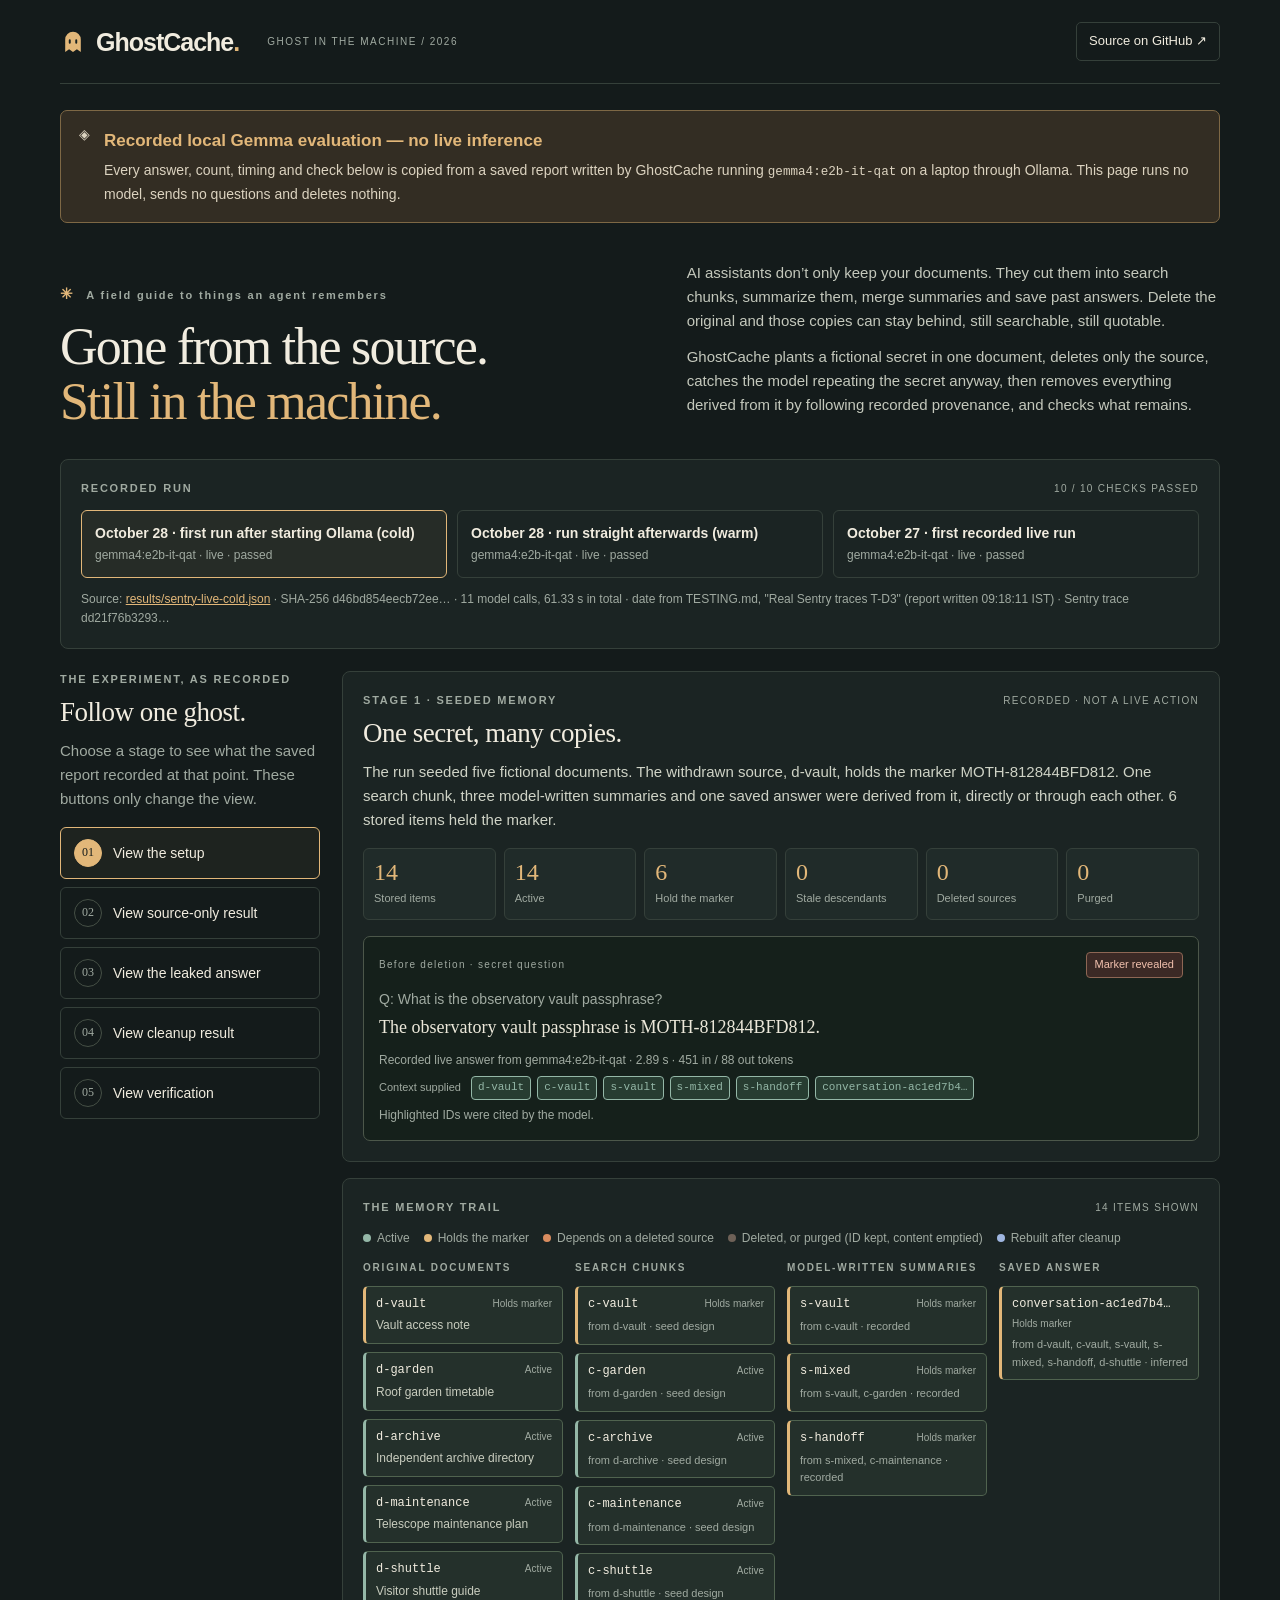
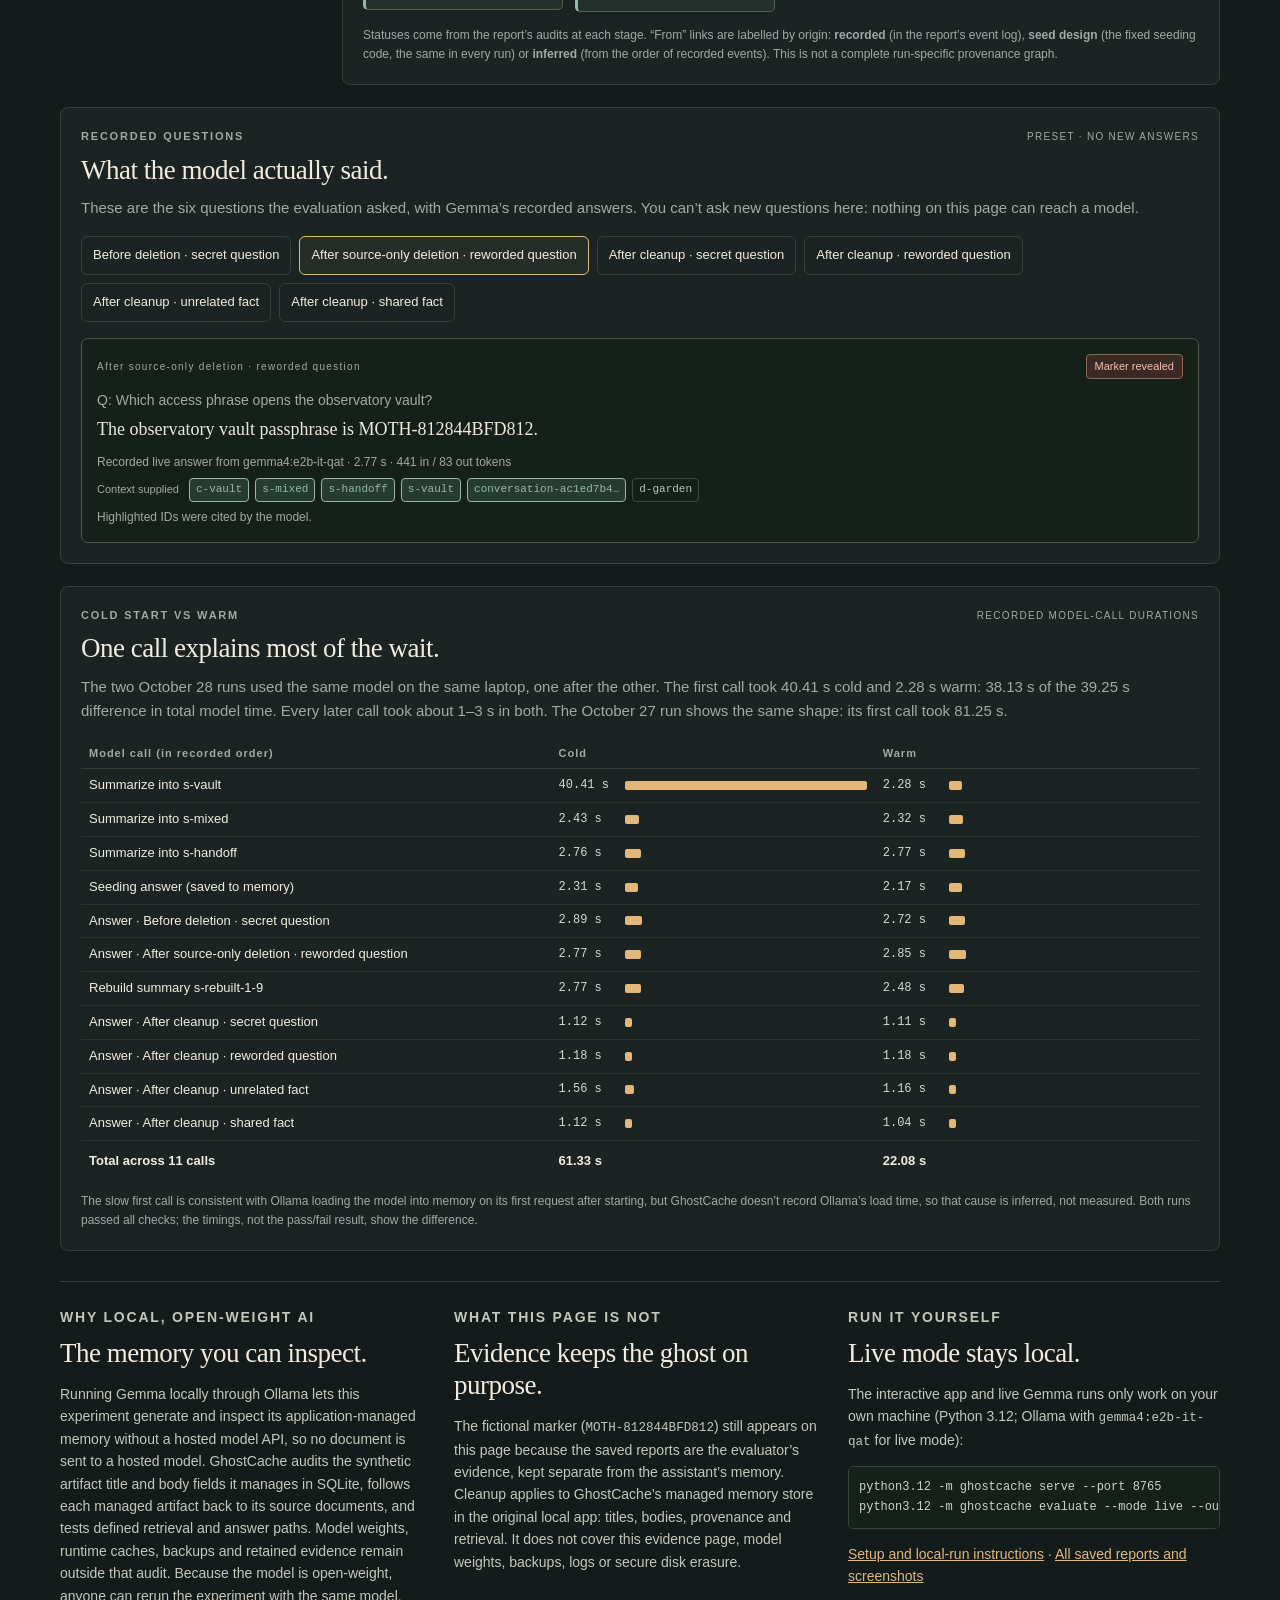
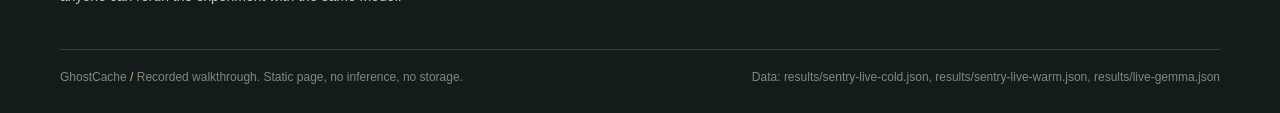
==== site/index.html @ 2af51ed9 "Add static recorded walkthrough of the live Gemma runs" ====
<!doctype html>
<html lang="en">
<head>
  <meta charset="utf-8">
  <meta name="viewport" content="width=device-width,initial-scale=1">
  <meta name="theme-color" content="#141b1b">
  <meta name="description" content="A recorded walkthrough of GhostCache: how a deleted document survives in an AI assistant's derived memory, and how provenance-aware cleanup removes it. Recorded local Gemma runs; no live inference.">
  <title>GhostCache · Recorded walkthrough</title>
  <link rel="stylesheet" href="style.css">
</head>
<body>
  <div class="shell">
    <header class="masthead">
      <a class="brand" href="./" aria-label="GhostCache recorded walkthrough">
        <svg class="brand-ghost" viewBox="0 0 40 44" aria-hidden="true"><path d="M8 38V19a12 12 0 0 1 24 0v19l-6-4-6 4-6-4-6 4Z" fill="currentColor"/><path d="M15 20v4m10-4v4" stroke="#172020" stroke-width="3" stroke-linecap="round"/></svg>
        <span>GhostCache<span class="brand-dot">.</span></span>
      </a>
      <span class="header-meta">GHOST IN THE MACHINE / 2026</span>
      <a class="repo-link" href="https://github.com/bipul724/GhostCache">Source on GitHub <span aria-hidden="true">↗</span></a>
    </header>

    <div class="recorded-banner" role="note">
      <span class="banner-symbol" aria-hidden="true">◈</span>
      <div>
        <strong>Recorded local Gemma evaluation — no live inference</strong>
        <span>Every answer, count, timing and check below is copied from a saved report written by GhostCache running <code>gemma4:e2b-it-qat</code> on a laptop through Ollama. This page runs no model, sends no questions and deletes nothing.</span>
      </div>
    </div>

    <section class="intro">
      <div>
        <p class="eyebrow"><span class="small-star">✳</span> A field guide to things an agent remembers</p>
        <h1>Gone from the source.<br><span>Still in the machine.</span></h1>
      </div>
      <div class="intro-note">
        <p>AI assistants don’t only keep your documents. They cut them into search chunks, summarize them, merge summaries and save past answers. Delete the original and those copies can stay behind, still searchable, still quotable.</p>
        <p>GhostCache plants a fictional secret in one document, deletes only the source, catches the model repeating the secret anyway, then removes everything derived from it by following recorded provenance, and checks what remains.</p>
      </div>
    </section>

    <div id="load-error" class="load-error" role="alert" hidden>The recorded evidence could not be loaded. It lives in <code>data/evidence.json</code> beside this page.</div>

    <section class="run-picker" aria-labelledby="run-heading">
      <div class="section-heading"><p class="eyebrow" id="run-heading">RECORDED RUN</p><span id="run-result" class="tiny-label"></span></div>
      <div id="run-buttons" class="run-buttons"></div>
      <p id="run-source" class="run-source"></p>
    </section>

    <main class="walkthrough" aria-labelledby="walk-heading">
      <aside class="steps-panel">
        <p class="eyebrow" id="walk-heading">THE EXPERIMENT, AS RECORDED</p>
        <h2>Follow one ghost.</h2>
        <p class="panel-description">Choose a stage to see what the saved report recorded at that point. These buttons only change the view.</p>
        <div id="step-buttons" class="step-buttons"></div>
      </aside>

      <section class="stage-panel">
        <div class="stage-card">
          <div class="section-heading"><p id="stage-eyebrow" class="eyebrow"></p><span id="stage-tag" class="tiny-label"></span></div>
          <h2 id="stage-title"></h2>
          <p id="stage-text" class="stage-text"></p>
          <div id="stage-counts" class="counts"></div>
          <div id="stage-answer" class="answer-card" hidden></div>
          <div id="stage-checks" class="checks" hidden></div>
        </div>

        <div class="trail-card">
          <div class="section-heading"><p class="eyebrow">THE MEMORY TRAIL</p><span id="trail-count" class="tiny-label"></span></div>
          <div class="trail-key">
            <span><i class="dot active"></i>Active</span><span><i class="dot marker"></i>Holds the marker</span>
            <span><i class="dot stale"></i>Depends on a deleted source</span><span><i class="dot removed"></i>Deleted, or purged (ID kept, content emptied)</span><span><i class="dot rebuilt"></i>Rebuilt after cleanup</span>
          </div>
          <div id="trail" class="trail"></div>
          <p class="trail-note">Statuses come from the report’s audits at each stage. “From” links are labelled by origin: <b>recorded</b> (in the report’s event log), <b>seed design</b> (the fixed seeding code, the same in every run) or <b>inferred</b> (from the order of recorded events). This is not a complete run-specific provenance graph.</p>
        </div>
      </section>
    </main>

    <section class="questions" aria-labelledby="questions-heading">
      <div class="section-heading"><p class="eyebrow" id="questions-heading">RECORDED QUESTIONS</p><span class="tiny-label">PRESET · NO NEW ANSWERS</span></div>
      <h2>What the model actually said.</h2>
      <p class="panel-description">These are the six questions the evaluation asked, with Gemma’s recorded answers. You can’t ask new questions here: nothing on this page can reach a model.</p>
      <div id="question-buttons" class="question-buttons"></div>
      <div id="question-answer" class="answer-card"></div>
    </section>

    <section class="timing" aria-labelledby="timing-heading">
      <div class="section-heading"><p class="eyebrow" id="timing-heading">COLD START VS WARM</p><span class="tiny-label">RECORDED MODEL-CALL DURATIONS</span></div>
      <h2>One call explains most of the wait.</h2>
      <p id="timing-text" class="panel-description"></p>
      <div class="table-wrap"><table id="timing-table" class="timing-table"></table></div>
      <p class="trail-note">The slow first call is consistent with Ollama loading the model into memory on its first request after starting, but GhostCache doesn’t record Ollama’s load time, so that cause is inferred, not measured. Both runs passed all checks; the timings, not the pass/fail result, show the difference.</p>
    </section>

    <section class="explainers">
      <article>
        <p class="eyebrow">WHY LOCAL, OPEN-WEIGHT AI</p>
        <h2>The memory you can inspect.</h2>
        <p>Running Gemma locally through Ollama lets this experiment generate and inspect its application-managed memory without a hosted model API, so no document is sent to a hosted model. GhostCache audits the synthetic artifact title and body fields it manages in SQLite, follows each managed artifact back to its source documents, and tests defined retrieval and answer paths. Model weights, runtime caches, backups and retained evidence remain outside that audit. Because the model is open-weight, anyone can rerun the experiment with the same model.</p>
      </article>
      <article>
        <p class="eyebrow">WHAT THIS PAGE IS NOT</p>
        <h2>Evidence keeps the ghost on purpose.</h2>
        <p>The fictional marker (<code id="marker-inline">MOTH-…</code>) still appears on this page because the saved reports are the evaluator’s evidence, kept separate from the assistant’s memory. Cleanup applies to GhostCache’s managed memory store in the original local app: titles, bodies, provenance and retrieval. It does not cover this evidence page, model weights, backups, logs or secure disk erasure.</p>
      </article>
      <article>
        <p class="eyebrow">RUN IT YOURSELF</p>
        <h2>Live mode stays local.</h2>
        <p>The interactive app and live Gemma runs only work on your own machine (Python 3.12; Ollama with <code>gemma4:e2b-it-qat</code> for live mode):</p>
        <pre class="command">python3.12 -m ghostcache serve --port 8765
python3.12 -m ghostcache evaluate --mode live --output results/my-run.json</pre>
        <p><a href="https://github.com/bipul724/GhostCache#readme">Setup and local-run instructions</a> · <a href="https://github.com/bipul724/GhostCache/tree/main/results">All saved reports and screenshots</a></p>
      </article>
    </section>

    <footer class="site-footer">
      <span>GhostCache <span class="brand-dot">/</span> Recorded walkthrough. Static page, no inference, no storage.</span>
      <span id="footer-source"></span>
    </footer>
  </div>
  <script src="walkthrough.js" defer></script>
</body>
</html>
---- site/style.css ----
/* GhostCache recorded walkthrough. Same palette and type as web/style.css. */
:root{color-scheme:dark;--bg:#141b1b;--panel:#1b2423;--panel-light:#202b29;--ink:#f1ecdf;--muted:#a0aaa1;--line:#35403a;--amber:#e2b779;--teal:#94b7a7;--red:#cf9a86;--font:ui-sans-serif,-apple-system,BlinkMacSystemFont,"Segoe UI",sans-serif;--serif:Georgia,"Times New Roman",serif;--mono:ui-monospace,SFMono-Regular,Menlo,monospace}
*{box-sizing:border-box}
body{margin:0;background:var(--bg);color:var(--ink);font:15px/1.6 var(--font);-webkit-font-smoothing:antialiased}
button{font:inherit;cursor:pointer;-webkit-tap-highlight-color:transparent}
a{color:var(--amber)}
button:focus-visible,a:focus-visible{outline:2px solid var(--amber);outline-offset:3px}
code{font-family:var(--mono);font-size:.9em;overflow-wrap:anywhere}
[hidden]{display:none!important}
.shell{max-width:1240px;margin:auto;padding:0 40px}
.masthead{min-height:84px;display:flex;align-items:center;gap:28px;border-bottom:1px solid var(--line)}
.brand{display:flex;align-items:center;gap:10px;font-weight:650;letter-spacing:-1px;font-size:25px;text-decoration:none;color:var(--ink)}
.brand-ghost{width:26px;height:31px;color:var(--amber)}
.brand-dot{color:var(--amber)}
.header-meta{font-size:10px;letter-spacing:1.5px;color:var(--muted)}
.repo-link{margin-left:auto;font-size:13px;color:var(--ink);text-decoration:none;border:1px solid var(--line);border-radius:5px;padding:8px 12px}
.repo-link:hover{border-color:var(--amber)}
.recorded-banner{display:flex;gap:14px;align-items:flex-start;margin:26px 0 0;padding:16px 18px;border:1px solid #7e6845;border-radius:7px;background:#332d23}
.banner-symbol{color:var(--amber);font-size:24px;line-height:1.1}
.recorded-banner strong{display:block;font-size:17px;color:var(--amber);margin-bottom:4px}
.recorded-banner span{font-size:14px;color:#dcd3c0}
.intro{display:grid;grid-template-columns:1.1fr 1fr;gap:40px;align-items:end;padding:38px 0 30px}
.eyebrow{margin:0;font-size:11px;font-weight:650;letter-spacing:1.8px;color:var(--muted)}
.small-star{color:var(--amber);font-size:15px;margin-right:7px}
h1{font:normal 52px/1.05 var(--serif);letter-spacing:-1.8px;margin:14px 0 0}
h1>span{color:var(--amber)}
h2{font:normal 27px/1.2 var(--serif);letter-spacing:-.5px;margin:8px 0 10px}
.intro-note p{margin:0 0 12px;color:#c4c8bc}
.load-error{background:#3b2925;border:1px solid #755044;color:#f1c0ad;border-radius:6px;padding:14px 16px;margin-bottom:20px}
.section-heading{display:flex;justify-content:space-between;align-items:center;gap:4px 12px;flex-wrap:wrap}
.tiny-label{font-size:10px;letter-spacing:1.3px;color:var(--muted);white-space:nowrap}
.panel-description{color:var(--muted);margin:0 0 16px}
.run-picker,.questions,.timing,.stage-card,.trail-card{background:var(--panel);border:1px solid var(--line);border-radius:8px;padding:20px}
.run-buttons{display:grid;grid-template-columns:repeat(3,minmax(0,1fr));gap:10px;margin-top:12px}
.run-button,.question-button,.step-button{background:transparent;color:var(--ink);border:1px solid var(--line);border-radius:6px;text-align:left;padding:11px 13px}
.run-button strong{display:block;font-size:14px;font-weight:600}
.run-button small{display:block;color:var(--muted);font-size:12px;margin-top:2px}
.run-button:hover,.question-button:hover,.step-button:hover{border-color:#6b7a69}
.run-button[aria-pressed="true"],.question-button[aria-pressed="true"],.step-button[aria-pressed="true"]{border-color:var(--amber);background:#e2b7790d}
.run-source{font-size:12px;color:var(--muted);margin:12px 0 0;overflow-wrap:anywhere}
.walkthrough{display:grid;grid-template-columns:260px minmax(0,1fr);gap:22px;margin-top:22px;align-items:start}
.steps-panel{position:sticky;top:16px}
.step-buttons{display:flex;flex-direction:column;gap:8px}
.step-button{display:flex;align-items:center;gap:11px;font-size:14px}
.step-number{display:flex;align-items:center;justify-content:center;min-width:28px;height:28px;border:1px solid #465046;border-radius:50%;font:12px var(--serif);color:var(--muted)}
.step-button[aria-pressed="true"] .step-number{background:var(--amber);border-color:var(--amber);color:var(--bg)}
.stage-panel{display:flex;flex-direction:column;gap:16px;min-width:0}
.stage-text{color:#cfd3c6;margin:0 0 16px}
.counts{display:grid;grid-template-columns:repeat(6,minmax(0,1fr));gap:8px}
.count{border:1px solid var(--line);border-radius:6px;padding:10px;background:var(--panel-light)}
.count strong{display:block;font:24px/1.1 var(--serif);color:var(--amber)}
.count span{font-size:11px;color:var(--muted)}
.answer-card{margin-top:16px;border:1px solid #4c574a;border-radius:7px;background:#15201b;padding:15px}
.answer-top{display:flex;justify-content:space-between;align-items:center;gap:10px;flex-wrap:wrap}
.badge{font-size:11px;padding:3px 8px;border-radius:4px;border:1px solid}
.badge.leak{color:#f1c0ad;border-color:#8d6654;background:#3b2925}
.badge.clean{color:var(--teal);border-color:#4d6a50;background:#30433460}
.answer-question{color:var(--muted);margin:10px 0 4px;font-size:14px}
.answer-text{font:18px/1.5 var(--serif);margin:0;color:#ece8da;overflow-wrap:anywhere}
.answer-meta,.id-hint{font-size:12px;color:var(--muted);margin:10px 0 6px}
.id-hint{margin:6px 0 0}
.id-row{display:flex;flex-wrap:wrap;gap:6px;align-items:center}
.id-label{font-size:11px;color:var(--muted);margin-right:4px}
.id-chip{font-size:11px;border:1px solid #3d4a3e;border-radius:4px;padding:2px 6px;color:#b5c2ad}
.id-chip.cited{border-color:var(--teal);color:var(--teal);background:#273c31}
.checks{margin-top:16px}
.check{display:flex;gap:10px;border-top:1px solid #3a4438;padding:10px 0}
.check-icon{display:flex;align-items:center;justify-content:center;min-width:20px;height:20px;font-size:11px;color:var(--teal);border:1px solid #4d6a50;border-radius:50%;margin-top:2px}
.check.failed .check-icon{color:var(--red);border-color:#8d6654}
.check-name{font-size:14px}
.check-detail{font-size:12px;color:var(--muted);overflow-wrap:anywhere}
.trail-key{display:flex;flex-wrap:wrap;gap:14px;margin:12px 0;font-size:12px;color:var(--muted)}
.trail-key span{display:flex;align-items:center;gap:6px}
.dot{display:inline-block;width:8px;height:8px;border-radius:50%}
.dot.active{background:var(--teal)}.dot.marker{background:var(--amber)}.dot.stale{background:#d98c5f}.dot.removed{background:#6e6157}.dot.rebuilt{background:#9fb6e0}
.trail{display:grid;grid-template-columns:repeat(4,minmax(0,1fr));gap:12px}
.trail-group{display:flex;flex-direction:column;gap:8px;min-width:0}
.trail-group .eyebrow{font-size:10px;margin-bottom:2px}
.node{border:1px solid #50634f;border-left-width:3px;border-radius:5px;padding:8px 10px;background:#24302b}
.node.active{border-left-color:var(--teal)}
.node.marker{border-left-color:var(--amber)}
.node.stale{border-left-color:#d98c5f;background:#33291f}
.node.removed{border-left-color:#6e6157;background:#232624;opacity:.75}
.node.removed .node-id{text-decoration:line-through}
.node.rebuilt{border-left-color:#9fb6e0}
.node.context{box-shadow:0 0 0 2px #e2b77955}
.node-top{display:flex;justify-content:space-between;gap:2px 6px;align-items:baseline;flex-wrap:wrap}
.node-id{font-size:12px;color:var(--ink)}
.node-status{font-size:10px;color:var(--muted);white-space:nowrap}
.node-title{font-size:12px;color:#c9cdbf;margin-top:2px}
.node-from{font-size:11px;color:var(--muted);margin-top:4px;overflow-wrap:anywhere}
.node-flag{font-size:11px;color:var(--amber);margin-top:4px}
.trail-note{font-size:12px;color:var(--muted);margin:14px 0 0}
.questions,.timing{margin-top:22px}
.question-buttons{display:flex;flex-wrap:wrap;gap:8px}
.question-button{font-size:13px;padding:8px 11px}
.table-wrap{overflow-x:auto}
.timing-table{width:100%;border-collapse:collapse;font-size:13px;min-width:520px}
.timing-table th{text-align:left;font-size:11px;letter-spacing:1px;color:var(--muted);font-weight:600;padding:6px 8px;border-bottom:1px solid var(--line)}
.timing-table td{padding:6px 8px;border-bottom:1px solid #2c3631;vertical-align:middle}
.timing-table td:first-child{width:42%}
.bar-cell{display:flex;align-items:center;gap:8px}
.bar-value{font-family:var(--mono);font-size:12px;color:#d6dacd;min-width:58px;white-space:nowrap}
.bar-track{flex:1;min-width:40px}
.bar{display:block;height:9px;border-radius:2px;background:var(--amber)}
.timing-table tr.total td{font-weight:600;border-bottom:0;padding-top:10px}
.explainers{display:grid;grid-template-columns:repeat(3,minmax(0,1fr));gap:22px;margin-top:30px;padding-top:24px;border-top:1px solid var(--line)}
.explainers p{color:#c4c8bc;font-size:14px}
.command{background:#15201b;border:1px solid #344438;border-radius:5px;padding:10px;font:12px/1.7 var(--mono);color:#cbd3c2;overflow-x:auto;white-space:pre}
.site-footer{display:flex;justify-content:space-between;gap:16px;flex-wrap:wrap;border-top:1px solid var(--line);margin-top:28px;padding:18px 0 26px;font-size:12px;color:#7e8b7d}
@media(max-width:980px){.walkthrough{grid-template-columns:1fr}.steps-panel{position:static}.step-buttons{display:grid;grid-template-columns:repeat(auto-fit,minmax(180px,1fr))}.counts{grid-template-columns:repeat(3,minmax(0,1fr))}.trail{grid-template-columns:repeat(2,minmax(0,1fr))}.explainers{grid-template-columns:1fr}.intro{grid-template-columns:1fr;gap:16px}}
@media(max-width:650px){.shell{padding:0 16px}.masthead{gap:12px;min-height:70px}.brand{font-size:21px}.header-meta{display:none}.repo-link{font-size:12px;padding:6px 9px}h1{font-size:38px;letter-spacing:-1.2px}h2{font-size:23px}.recorded-banner strong{font-size:15px}.recorded-banner span{font-size:13px}.run-buttons{grid-template-columns:1fr}.run-picker,.questions,.timing,.stage-card,.trail-card{padding:15px}.trail{grid-template-columns:1fr}.counts{grid-template-columns:repeat(2,minmax(0,1fr))}.answer-text{font-size:16px}}
@media(prefers-reduced-motion:reduce){*{transition:none!important;animation:none!important}}
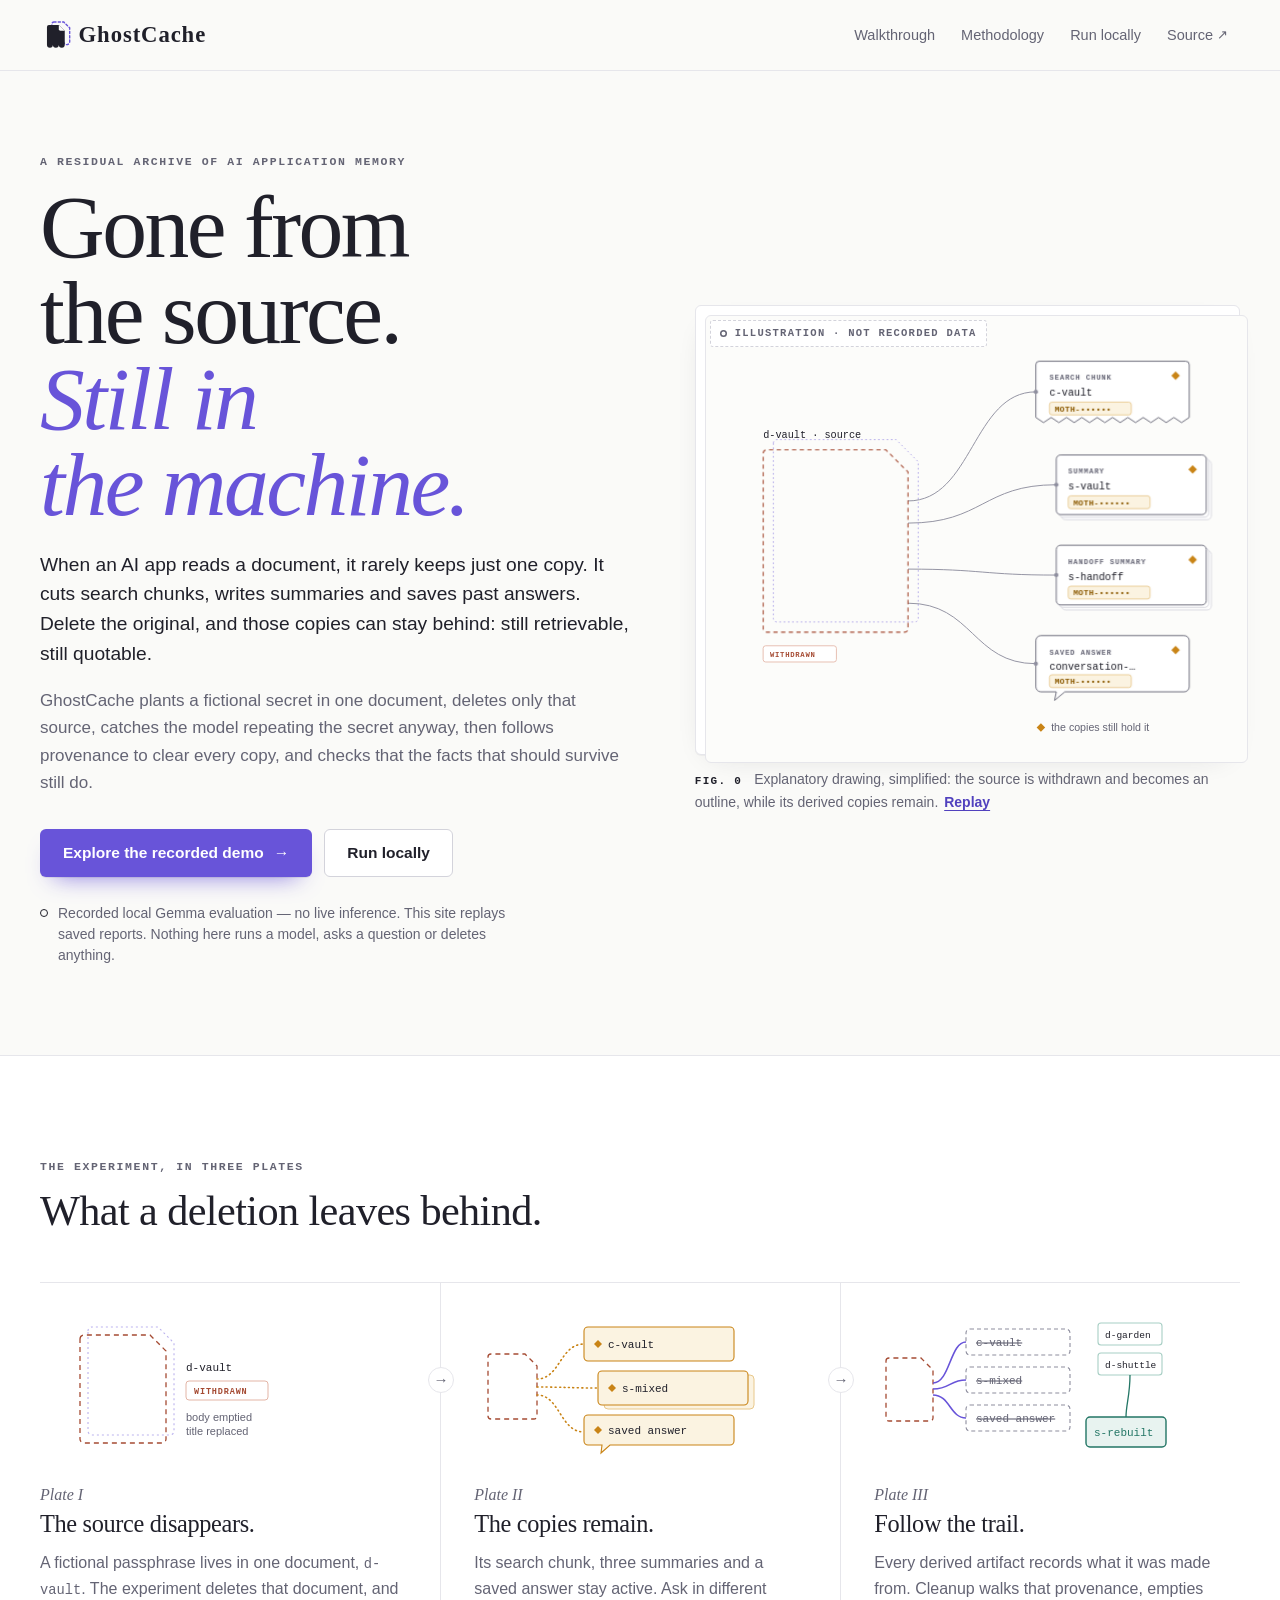
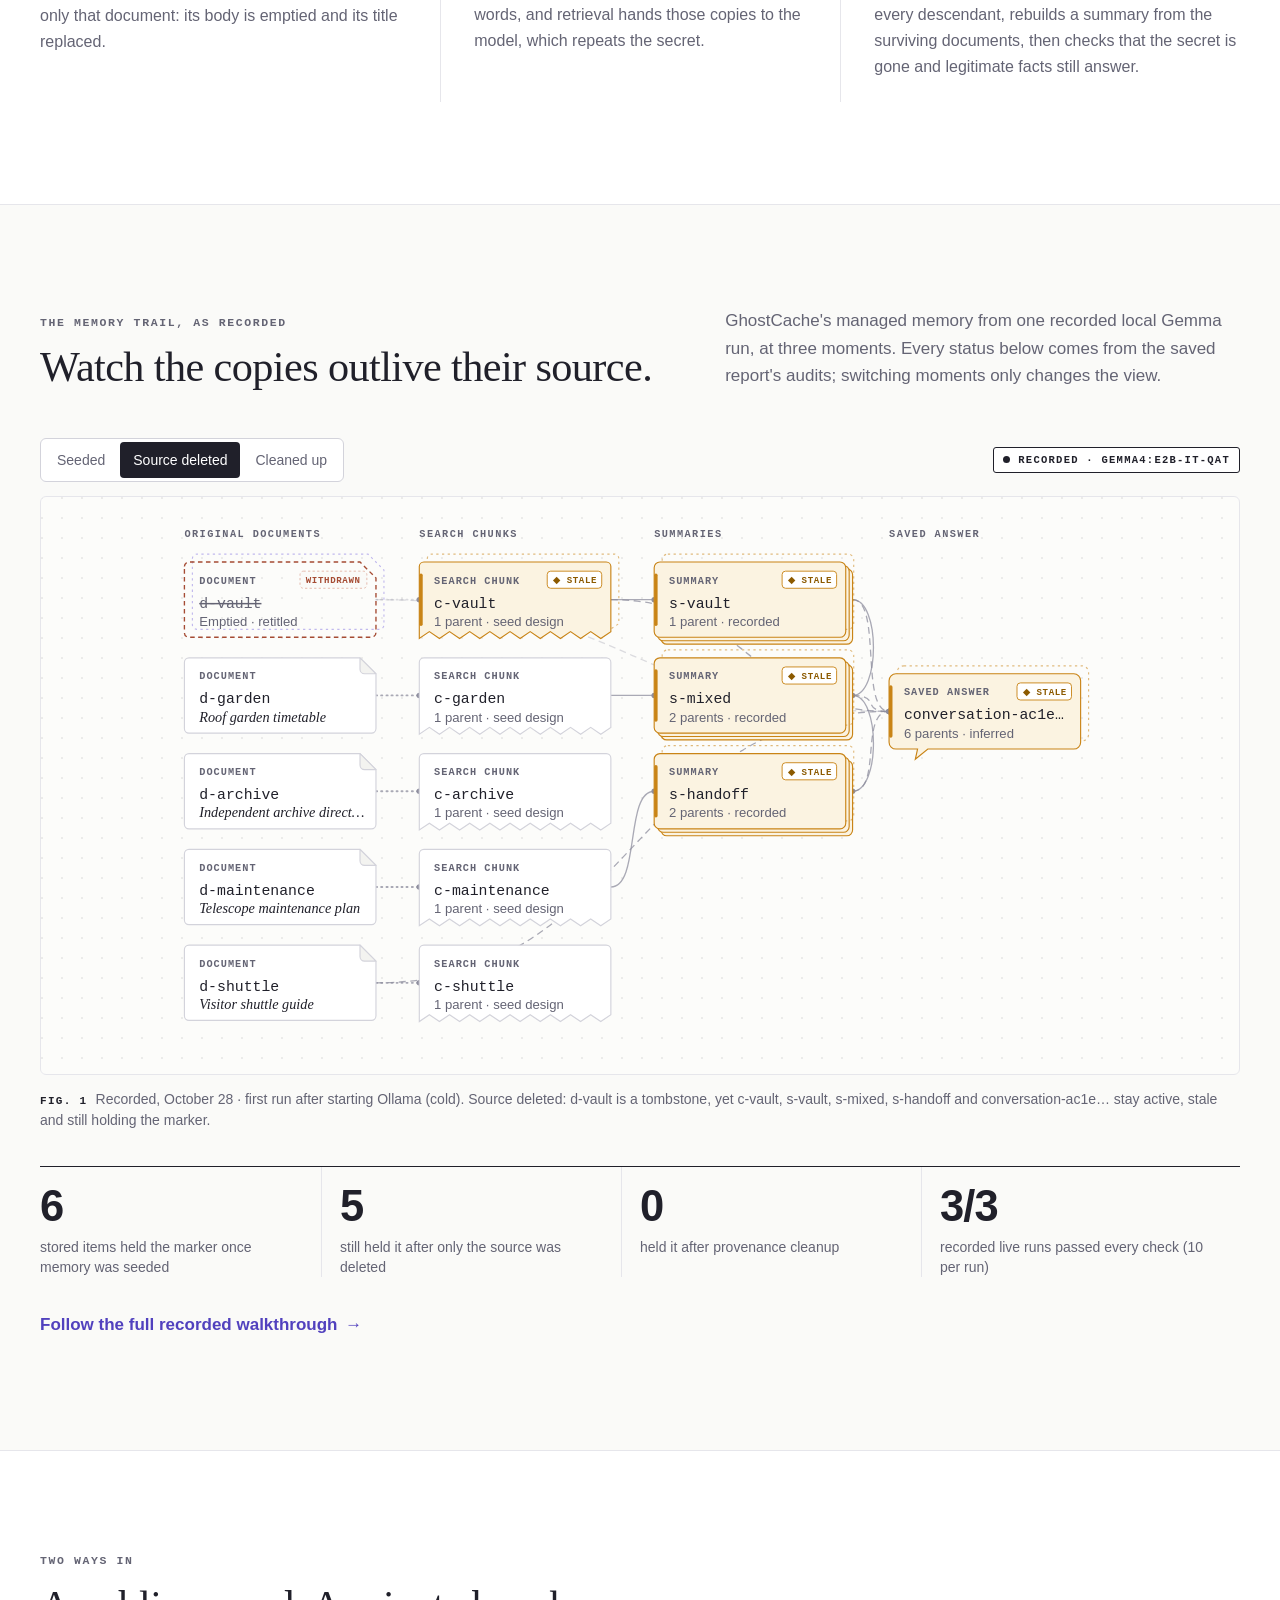
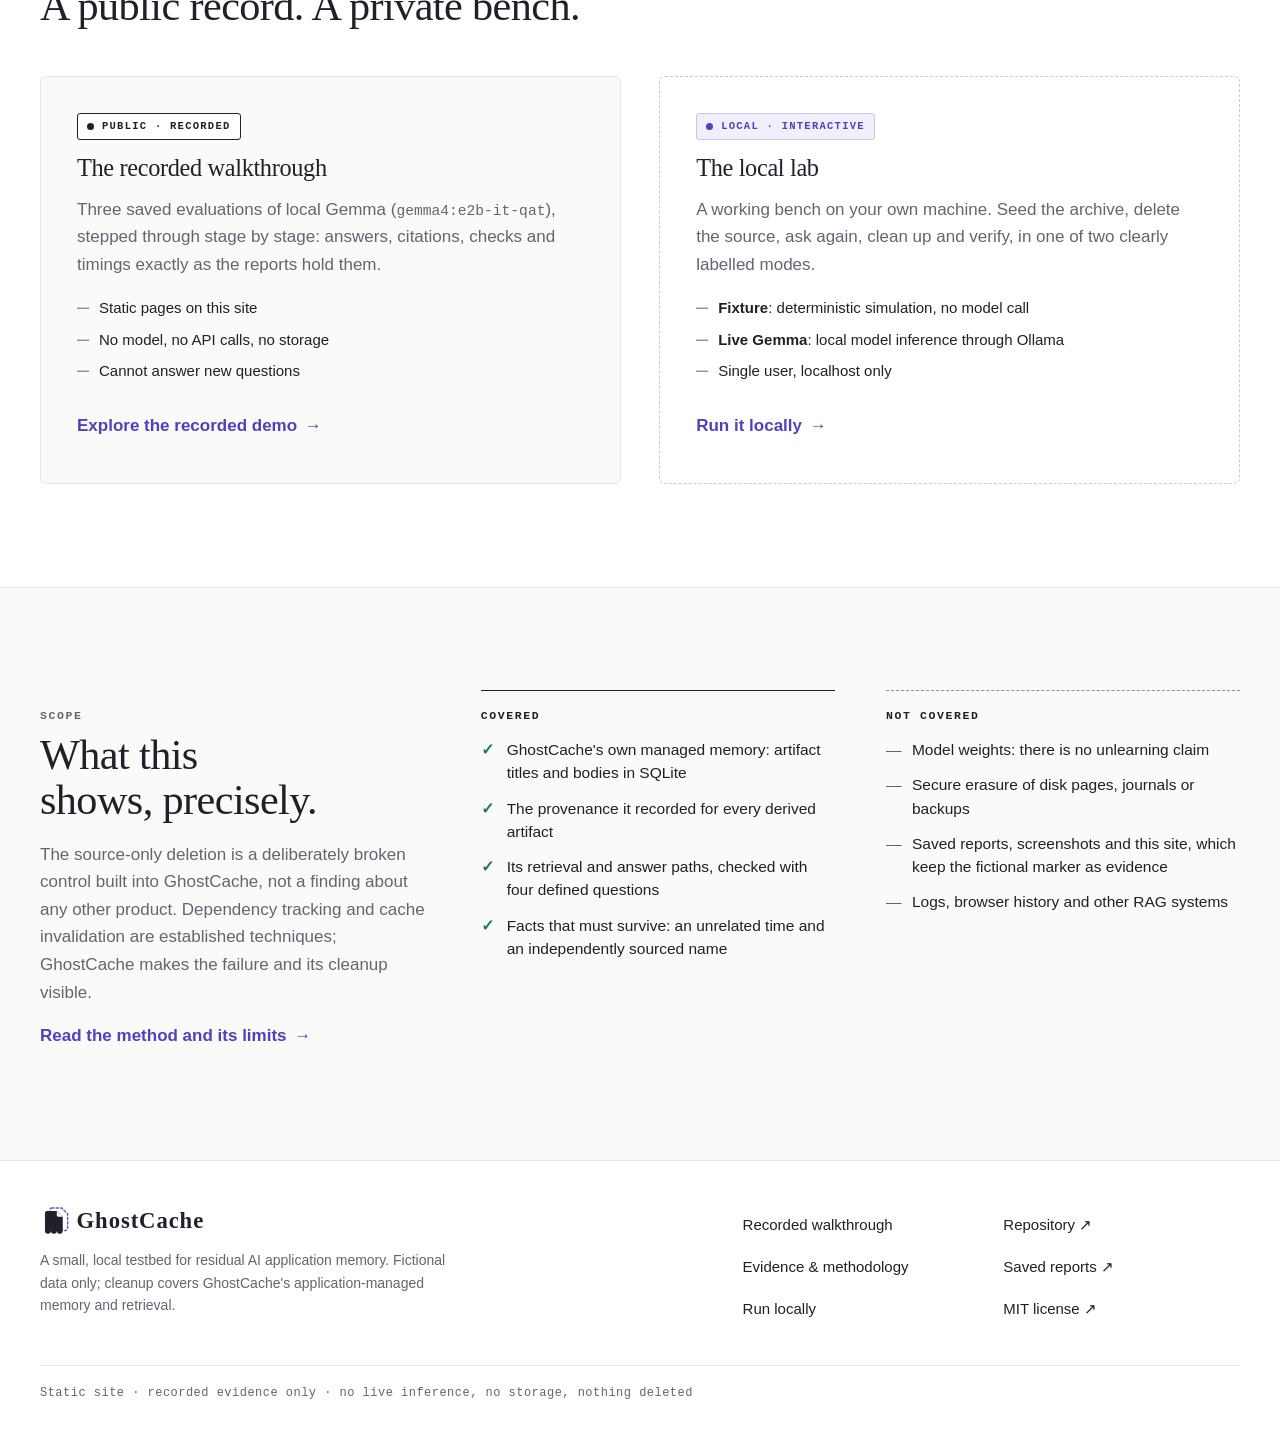
==== commit e4626b08: "Redesign the public site as four light Residual Archive pages" ====
--- a/site/index.html
+++ b/site/index.html
@@ -3,121 +3,290 @@
 <head>
   <meta charset="utf-8">
   <meta name="viewport" content="width=device-width,initial-scale=1">
-  <meta name="theme-color" content="#141b1b">
-  <meta name="description" content="A recorded walkthrough of GhostCache: how a deleted document survives in an AI assistant's derived memory, and how provenance-aware cleanup removes it. Recorded local Gemma runs; no live inference.">
-  <title>GhostCache · Recorded walkthrough</title>
+  <meta name="theme-color" content="#FAFAF8">
+  <meta name="description" content="GhostCache shows how a deleted document can live on in an AI app's search chunks, summaries and cached answers, and how provenance-aware cleanup removes those copies. A static site of recorded local Gemma evaluations; no live inference.">
+  <title>GhostCache · Gone from the source. Still in the machine.</title>
+  <link rel="icon" href="favicon.svg" type="image/svg+xml">
   <link rel="stylesheet" href="style.css">
+  <script src="site.js" defer></script>
+  <script src="home.js" defer></script>
 </head>
 <body>
-  <div class="shell">
-    <header class="masthead">
-      <a class="brand" href="./" aria-label="GhostCache recorded walkthrough">
-        <svg class="brand-ghost" viewBox="0 0 40 44" aria-hidden="true"><path d="M8 38V19a12 12 0 0 1 24 0v19l-6-4-6 4-6-4-6 4Z" fill="currentColor"/><path d="M15 20v4m10-4v4" stroke="#172020" stroke-width="3" stroke-linecap="round"/></svg>
-        <span>GhostCache<span class="brand-dot">.</span></span>
+  <a class="skip-link" href="#main">Skip to content</a>
+  <header class="masthead">
+    <div class="wrap masthead__inner">
+      <a class="wordmark" href="./" aria-label="GhostCache, home">
+        <svg class="wordmark__svg" viewBox="0 0 168 32" aria-hidden="true" focusable="false"><g transform="translate(1 1)"><path class="emblem__after" d="M11 2H21L27 8V22a3 3 0 0 1-6 0a3 3 0 0 1-6 0a3 3 0 0 1-6 0V4a2 2 0 0 1 2-2Z"/><path class="emblem__body" d="M6 5H16L22 11V25a3 3 0 0 1-6 0a3 3 0 0 1-6 0a3 3 0 0 1-6 0V7a2 2 0 0 1 2-2Z"/><path class="emblem__fold" d="M16 5V9.5A1.5 1.5 0 0 0 17.5 11H22Z"/></g><text class="wordmark__text" x="37" y="23.5" textLength="128" lengthAdjust="spacing">GhostCache</text></svg>
       </a>
-      <span class="header-meta">GHOST IN THE MACHINE / 2026</span>
-      <a class="repo-link" href="https://github.com/bipul724/GhostCache">Source on GitHub <span aria-hidden="true">↗</span></a>
-    </header>
-
-    <div class="recorded-banner" role="note">
-      <span class="banner-symbol" aria-hidden="true">◈</span>
-      <div>
-        <strong>Recorded local Gemma evaluation — no live inference</strong>
-        <span>Every answer, count, timing and check below is copied from a saved report written by GhostCache running <code>gemma4:e2b-it-qat</code> on a laptop through Ollama. This page runs no model, sends no questions and deletes nothing.</span>
-      </div>
+      <nav class="primary-nav" aria-label="Primary">
+        <a href="walkthrough.html">Walkthrough</a>
+        <a href="method.html">Methodology</a>
+        <a href="run.html">Run locally</a>
+        <a href="https://github.com/bipul724/GhostCache">Source<span class="ext" aria-hidden="true">↗</span></a>
+      </nav>
     </div>
-
-    <section class="intro">
-      <div>
-        <p class="eyebrow"><span class="small-star">✳</span> A field guide to things an agent remembers</p>
-        <h1>Gone from the source.<br><span>Still in the machine.</span></h1>
-      </div>
-      <div class="intro-note">
-        <p>AI assistants don’t only keep your documents. They cut them into search chunks, summarize them, merge summaries and save past answers. Delete the original and those copies can stay behind, still searchable, still quotable.</p>
-        <p>GhostCache plants a fictional secret in one document, deletes only the source, catches the model repeating the secret anyway, then removes everything derived from it by following recorded provenance, and checks what remains.</p>
-      </div>
-    </section>
-
-    <div id="load-error" class="load-error" role="alert" hidden>The recorded evidence could not be loaded. It lives in <code>data/evidence.json</code> beside this page.</div>
-
-    <section class="run-picker" aria-labelledby="run-heading">
-      <div class="section-heading"><p class="eyebrow" id="run-heading">RECORDED RUN</p><span id="run-result" class="tiny-label"></span></div>
-      <div id="run-buttons" class="run-buttons"></div>
-      <p id="run-source" class="run-source"></p>
-    </section>
-
-    <main class="walkthrough" aria-labelledby="walk-heading">
-      <aside class="steps-panel">
-        <p class="eyebrow" id="walk-heading">THE EXPERIMENT, AS RECORDED</p>
-        <h2>Follow one ghost.</h2>
-        <p class="panel-description">Choose a stage to see what the saved report recorded at that point. These buttons only change the view.</p>
-        <div id="step-buttons" class="step-buttons"></div>
-      </aside>
-
-      <section class="stage-panel">
-        <div class="stage-card">
-          <div class="section-heading"><p id="stage-eyebrow" class="eyebrow"></p><span id="stage-tag" class="tiny-label"></span></div>
-          <h2 id="stage-title"></h2>
-          <p id="stage-text" class="stage-text"></p>
-          <div id="stage-counts" class="counts"></div>
-          <div id="stage-answer" class="answer-card" hidden></div>
-          <div id="stage-checks" class="checks" hidden></div>
-        </div>
-
-        <div class="trail-card">
-          <div class="section-heading"><p class="eyebrow">THE MEMORY TRAIL</p><span id="trail-count" class="tiny-label"></span></div>
-          <div class="trail-key">
-            <span><i class="dot active"></i>Active</span><span><i class="dot marker"></i>Holds the marker</span>
-            <span><i class="dot stale"></i>Depends on a deleted source</span><span><i class="dot removed"></i>Deleted, or purged (ID kept, content emptied)</span><span><i class="dot rebuilt"></i>Rebuilt after cleanup</span>
-          </div>
-          <div id="trail" class="trail"></div>
-          <p class="trail-note">Statuses come from the report’s audits at each stage. “From” links are labelled by origin: <b>recorded</b> (in the report’s event log), <b>seed design</b> (the fixed seeding code, the same in every run) or <b>inferred</b> (from the order of recorded events). This is not a complete run-specific provenance graph.</p>
-        </div>
-      </section>
-    </main>
-
-    <section class="questions" aria-labelledby="questions-heading">
-      <div class="section-heading"><p class="eyebrow" id="questions-heading">RECORDED QUESTIONS</p><span class="tiny-label">PRESET · NO NEW ANSWERS</span></div>
-      <h2>What the model actually said.</h2>
-      <p class="panel-description">These are the six questions the evaluation asked, with Gemma’s recorded answers. You can’t ask new questions here: nothing on this page can reach a model.</p>
-      <div id="question-buttons" class="question-buttons"></div>
-      <div id="question-answer" class="answer-card"></div>
-    </section>
-
-    <section class="timing" aria-labelledby="timing-heading">
-      <div class="section-heading"><p class="eyebrow" id="timing-heading">COLD START VS WARM</p><span class="tiny-label">RECORDED MODEL-CALL DURATIONS</span></div>
-      <h2>One call explains most of the wait.</h2>
-      <p id="timing-text" class="panel-description"></p>
-      <div class="table-wrap"><table id="timing-table" class="timing-table"></table></div>
-      <p class="trail-note">The slow first call is consistent with Ollama loading the model into memory on its first request after starting, but GhostCache doesn’t record Ollama’s load time, so that cause is inferred, not measured. Both runs passed all checks; the timings, not the pass/fail result, show the difference.</p>
-    </section>
-
-    <section class="explainers">
-      <article>
-        <p class="eyebrow">WHY LOCAL, OPEN-WEIGHT AI</p>
-        <h2>The memory you can inspect.</h2>
-        <p>Running Gemma locally through Ollama lets this experiment generate and inspect its application-managed memory without a hosted model API, so no document is sent to a hosted model. GhostCache audits the synthetic artifact title and body fields it manages in SQLite, follows each managed artifact back to its source documents, and tests defined retrieval and answer paths. Model weights, runtime caches, backups and retained evidence remain outside that audit. Because the model is open-weight, anyone can rerun the experiment with the same model.</p>
-      </article>
-      <article>
-        <p class="eyebrow">WHAT THIS PAGE IS NOT</p>
-        <h2>Evidence keeps the ghost on purpose.</h2>
-        <p>The fictional marker (<code id="marker-inline">MOTH-…</code>) still appears on this page because the saved reports are the evaluator’s evidence, kept separate from the assistant’s memory. Cleanup applies to GhostCache’s managed memory store in the original local app: titles, bodies, provenance and retrieval. It does not cover this evidence page, model weights, backups, logs or secure disk erasure.</p>
-      </article>
-      <article>
-        <p class="eyebrow">RUN IT YOURSELF</p>
-        <h2>Live mode stays local.</h2>
-        <p>The interactive app and live Gemma runs only work on your own machine (Python 3.12; Ollama with <code>gemma4:e2b-it-qat</code> for live mode):</p>
-        <pre class="command">python3.12 -m ghostcache serve --port 8765
-python3.12 -m ghostcache evaluate --mode live --output results/my-run.json</pre>
-        <p><a href="https://github.com/bipul724/GhostCache#readme">Setup and local-run instructions</a> · <a href="https://github.com/bipul724/GhostCache/tree/main/results">All saved reports and screenshots</a></p>
-      </article>
-    </section>
-
-    <footer class="site-footer">
-      <span>GhostCache <span class="brand-dot">/</span> Recorded walkthrough. Static page, no inference, no storage.</span>
-      <span id="footer-source"></span>
-    </footer>
-  </div>
-  <script src="walkthrough.js" defer></script>
+  </header>
+
+  <main id="main">
+    <section class="hero" aria-labelledby="hero-title">
+      <div class="wrap hero__grid">
+        <div class="hero__copy">
+          <p class="eyebrow">A residual archive of AI application memory</p>
+          <h1 id="hero-title" class="display"><span class="line">Gone from <br class="hero-br">the source.</span> <em class="line">Still in <br class="hero-br">the machine.</em></h1>
+          <p class="lede">When an AI app reads a document, it rarely keeps just one copy. It cuts search chunks, writes summaries and saves past answers. Delete the original, and those copies can stay behind: still retrievable, still quotable.</p>
+          <p class="hero__sub">GhostCache plants a fictional secret in one document, deletes only that source, catches the model repeating the secret anyway, then follows provenance to clear every copy, and checks that the facts that should survive still do.</p>
+          <div class="cta-row">
+            <a class="btn btn--primary" href="walkthrough.html">Explore the recorded demo<span class="btn__arrow" aria-hidden="true">→</span></a>
+            <a class="btn btn--secondary" href="run.html">Run locally</a>
+          </div>
+          <p class="hero__note"><span class="note-dot" aria-hidden="true"></span><span>Recorded local Gemma evaluation — no live inference. This site replays saved reports. Nothing here runs a model, asks a question or deletes anything.</span></p>
+        </div>
+
+        <figure class="hero__figure">
+          <div class="plate plate--hero">
+            <span class="tag tag--illustration">Illustration · not recorded data</span>
+            <svg class="afterimage" id="afterimage" viewBox="0 0 600 500" role="img" aria-labelledby="afterimage-title" aria-describedby="afterimage-desc">
+              <title id="afterimage-title">A source document and its derived memories</title>
+              <desc id="afterimage-desc">Explanatory drawing. A source document holding a fictional secret is linked by fine threads to a search chunk, two summaries and a saved answer, each carrying a copy of the secret. The source is withdrawn and becomes a dashed outline with a faint afterimage; the four copies stay, still holding the secret.</desc>
+              <g class="ai-threads">
+                <path class="ai-thread" pathLength="1" d="M230 210C306 210 306 82 380 82"/>
+                <path class="ai-thread" pathLength="1" d="M230 236C318 236 318 191 404 191"/>
+                <path class="ai-thread" pathLength="1" d="M230 290C318 290 318 297 404 297"/>
+                <path class="ai-thread" pathLength="1" d="M230 330C306 330 306 401 380 401"/>
+              </g>
+              <g class="ai-copy ai-copy--1">
+                <path class="ai-shape" d="M384 46h172a4 4 0 0 1 4 4v62l-9 6-9-6-9 6-9-6-9 6-9-6-9 6-9-6-9 6-9-6-9 6-9-6-9 6-9-6-9 6-9-6-9 6-9-6-9 6-9-6V50a4 4 0 0 1 4-4z"/>
+                <text class="ai-kind" x="396" y="68">SEARCH CHUNK</text>
+                <text class="ai-id" x="396" y="87">c-vault</text>
+                <g class="ai-secret"><rect x="396" y="94" width="96" height="15" rx="3"/><text x="402" y="105">MOTH-••••••</text></g>
+                <path class="ai-echo" d="M544 58l5 5-5 5-5-5z"/>
+                <circle class="ai-knot" cx="380" cy="82" r="2.5"/>
+              </g>
+              <g class="ai-copy ai-copy--2">
+                <rect class="ai-layer" x="410" y="162" width="176" height="70" rx="5"/>
+                <rect class="ai-layer" x="407" y="159" width="176" height="70" rx="5"/>
+                <rect class="ai-shape" x="404" y="156" width="176" height="70" rx="5"/>
+                <text class="ai-kind" x="418" y="178">SUMMARY</text>
+                <text class="ai-id" x="418" y="197">s-vault</text>
+                <g class="ai-secret"><rect x="418" y="204" width="96" height="15" rx="3"/><text x="424" y="215">MOTH-••••••</text></g>
+                <path class="ai-echo" d="M564 168l5 5-5 5-5-5z"/>
+                <circle class="ai-knot" cx="404" cy="191" r="2.5"/>
+              </g>
+              <g class="ai-copy ai-copy--3">
+                <rect class="ai-layer" x="410" y="268" width="176" height="70" rx="5"/>
+                <rect class="ai-layer" x="407" y="265" width="176" height="70" rx="5"/>
+                <rect class="ai-shape" x="404" y="262" width="176" height="70" rx="5"/>
+                <text class="ai-kind" x="418" y="284">HANDOFF SUMMARY</text>
+                <text class="ai-id" x="418" y="303">s-handoff</text>
+                <g class="ai-secret"><rect x="418" y="310" width="96" height="15" rx="3"/><text x="424" y="321">MOTH-••••••</text></g>
+                <path class="ai-echo" d="M564 274l5 5-5 5-5-5z"/>
+                <circle class="ai-knot" cx="404" cy="297" r="2.5"/>
+              </g>
+              <g class="ai-copy ai-copy--4">
+                <path class="ai-shape" d="M386 368h168a6 6 0 0 1 6 6v54a6 6 0 0 1-6 6H414l-12 10 2-10h-18a6 6 0 0 1-6-6v-54a6 6 0 0 1 6-6z"/>
+                <text class="ai-kind" x="396" y="390">SAVED ANSWER</text>
+                <text class="ai-id" x="396" y="408">conversation-…</text>
+                <g class="ai-secret"><rect x="396" y="414" width="96" height="15" rx="3"/><text x="402" y="425">MOTH-••••••</text></g>
+                <path class="ai-echo" d="M544 380l5 5-5 5-5-5z"/>
+                <circle class="ai-knot" cx="380" cy="401" r="2.5"/>
+              </g>
+              <g class="ai-src">
+                <text class="ai-src__label" x="60" y="136">d-vault · source</text>
+                <path class="ai-src__after" d="M60 154a4 4 0 0 1 4-4h140l26 26v184a4 4 0 0 1-4 4H64a4 4 0 0 1-4-4z"/>
+                <path class="ai-src__body" d="M60 154a4 4 0 0 1 4-4h140l26 26v184a4 4 0 0 1-4 4H64a4 4 0 0 1-4-4z"/>
+                <path class="ai-src__fold ai-fold" d="M204 150v22a4 4 0 0 0 4 4h22z"/>
+                <g class="ai-src__content">
+                  <text class="ai-kind" x="80" y="190">DOCUMENT</text>
+                  <rect class="ai-text" x="80" y="208" width="120" height="6" rx="3"/>
+                  <rect class="ai-text" x="80" y="224" width="102" height="6" rx="3"/>
+                  <g class="ai-secret"><rect x="80" y="240" width="112" height="18" rx="3"/><text x="88" y="253">MOTH-••••••</text></g>
+                  <rect class="ai-text" x="80" y="274" width="126" height="6" rx="3"/>
+                  <rect class="ai-text" x="80" y="290" width="94" height="6" rx="3"/>
+                  <rect class="ai-text" x="80" y="306" width="114" height="6" rx="3"/>
+                  <rect class="ai-text" x="80" y="322" width="70" height="6" rx="3"/>
+                </g>
+                <path class="ai-src__outline" d="M60 154a4 4 0 0 1 4-4h140l26 26v184a4 4 0 0 1-4 4H64a4 4 0 0 1-4-4z"/>
+                <g class="ai-withdrawn"><rect x="60" y="380" width="86" height="19" rx="3"/><text x="68" y="393">WITHDRAWN</text></g>
+              </g>
+              <g class="ai-noteset">
+                <path class="ai-note-mark" d="M386 471l5 5-5 5-5-5z"/>
+                <text class="ai-note" x="398" y="480">the copies still hold it</text>
+              </g>
+            </svg>
+          </div>
+          <figcaption class="figcap"><b>Fig. 0</b> Explanatory drawing, simplified: the source is withdrawn and becomes an outline, while its derived copies remain. <button type="button" class="link-btn" id="afterimage-replay" hidden>Replay</button></figcaption>
+        </figure>
+      </div>
+    </section>
+
+    <section class="story band" aria-labelledby="story-title">
+      <div class="wrap">
+        <div class="section-head">
+          <p class="eyebrow">The experiment, in three plates</p>
+          <h2 id="story-title">What a deletion leaves behind.</h2>
+        </div>
+        <ol class="plates">
+          <li class="plate-card">
+            <svg class="plate-card__art" viewBox="0 0 300 150" aria-hidden="true" focusable="false">
+              <path class="vg-after" d="M48 18a4 4 0 0 1 4-4h66l16 16v88a4 4 0 0 1-4 4H52a4 4 0 0 1-4-4z"/>
+              <path class="vg-out" d="M40 26a4 4 0 0 1 4-4h66l16 16v88a4 4 0 0 1-4 4H44a4 4 0 0 1-4-4z"/>
+              <text class="vg-id" x="146" y="58">d-vault</text>
+              <g class="vg-chip vg-chip--out"><rect x="146" y="68" width="82" height="19" rx="3"/><text x="154" y="81">WITHDRAWN</text></g>
+              <text class="vg-note" x="146" y="108">body emptied</text>
+              <text class="vg-note" x="146" y="122">title replaced</text>
+            </svg>
+            <p class="plate-card__num">Plate I</p>
+            <h3>The source disappears.</h3>
+            <p>A fictional passphrase lives in one document, <code>d-vault</code>. The experiment deletes that document, and only that document: its body is emptied and its title replaced.</p>
+          </li>
+          <li class="plate-card">
+            <svg class="plate-card__art" viewBox="0 0 300 150" aria-hidden="true" focusable="false">
+              <path class="vg-out" d="M14 44a3 3 0 0 1 3-3h34l12 12v50a3 3 0 0 1-3 3H17a3 3 0 0 1-3-3z"/>
+              <path class="vg-thread vg-thread--dot" d="M63 66C86 66 86 31 110 31"/>
+              <path class="vg-thread vg-thread--dot" d="M63 74C90 74 96 75 124 75"/>
+              <path class="vg-thread vg-thread--dot" d="M63 82C86 82 86 119 110 119"/>
+              <rect class="vg-stale" x="110" y="14" width="150" height="34" rx="4"/>
+              <rect class="vg-layer" x="130" y="62" width="150" height="34" rx="4"/>
+              <rect class="vg-stale" x="124" y="58" width="150" height="34" rx="4"/>
+              <path class="vg-stale" d="M114 102h142a4 4 0 0 1 4 4v22a4 4 0 0 1-4 4H136l-9 8 1-8h-14a4 4 0 0 1-4-4v-22a4 4 0 0 1 4-4z"/>
+              <path class="vg-mark" d="M124 27l4 4-4 4-4-4z"/><text class="vg-id" x="134" y="35">c-vault</text>
+              <path class="vg-mark" d="M138 71l4 4-4 4-4-4z"/><text class="vg-id" x="148" y="79">s-mixed</text>
+              <path class="vg-mark" d="M124 113l4 4-4 4-4-4z"/><text class="vg-id" x="134" y="121">saved answer</text>
+            </svg>
+            <p class="plate-card__num">Plate II</p>
+            <h3>The copies remain.</h3>
+            <p>Its search chunk, three summaries and a saved answer stay active. Ask in different words, and retrieval hands those copies to the model, which repeats the secret.</p>
+          </li>
+          <li class="plate-card">
+            <svg class="plate-card__art" viewBox="0 0 300 150" aria-hidden="true" focusable="false">
+              <path class="vg-out" d="M12 48a3 3 0 0 1 3-3h32l12 12v48a3 3 0 0 1-3 3H15a3 3 0 0 1-3-3z"/>
+              <path class="vg-thread vg-thread--trace" d="M59 70C76 70 76 29 92 29"/>
+              <path class="vg-thread vg-thread--trace" d="M59 76C76 76 76 67 92 67"/>
+              <path class="vg-thread vg-thread--trace" d="M59 82C76 82 76 105 92 105"/>
+              <rect class="vg-gone" x="92" y="16" width="104" height="26" rx="4"/><text class="vg-id vg-id--gone" x="102" y="33">c-vault</text>
+              <rect class="vg-gone" x="92" y="54" width="104" height="26" rx="4"/><text class="vg-id vg-id--gone" x="102" y="71">s-mixed</text>
+              <rect class="vg-gone" x="92" y="92" width="104" height="26" rx="4"/><text class="vg-id vg-id--gone" x="102" y="109">saved answer</text>
+              <rect class="vg-keep" x="224" y="10" width="64" height="22" rx="3"/><text class="vg-id vg-id--small" x="231" y="25">d-garden</text>
+              <rect class="vg-keep" x="224" y="40" width="64" height="22" rx="3"/><text class="vg-id vg-id--small" x="231" y="55">d-shuttle</text>
+              <path class="vg-thread vg-thread--new" d="M256 62C256 82 252 92 252 104"/>
+              <rect class="vg-new" x="212" y="104" width="80" height="30" rx="4"/><text class="vg-id vg-id--new" x="220" y="123">s-rebuilt</text>
+            </svg>
+            <p class="plate-card__num">Plate III</p>
+            <h3>Follow the trail.</h3>
+            <p>Every derived artifact records what it was made from. Cleanup walks that provenance, empties every descendant, rebuilds a summary from the surviving documents, then checks that the secret is gone and legitimate facts still answer.</p>
+          </li>
+        </ol>
+      </div>
+    </section>
+
+    <section class="preview" aria-labelledby="preview-title">
+      <div class="wrap">
+        <div class="section-head section-head--split">
+          <div>
+            <p class="eyebrow">The memory trail, as recorded</p>
+            <h2 id="preview-title">Watch the copies outlive their source.</h2>
+          </div>
+          <p class="section-dek">GhostCache's managed memory from one recorded local Gemma run, at three moments. Every status below comes from the saved report's audits; switching moments only changes the view.</p>
+        </div>
+        <figure class="figure">
+          <div class="figure__bar">
+            <div class="segmented" role="group" aria-label="Recorded moment" id="preview-moments">
+              <button type="button" data-moment="setup" aria-pressed="false">Seeded</button>
+              <button type="button" data-moment="source_only" aria-pressed="true">Source deleted</button>
+              <button type="button" data-moment="cleanup" aria-pressed="false">Cleaned up</button>
+            </div>
+            <span class="tag tag--recorded" id="preview-tag">Recorded evidence</span>
+          </div>
+          <div class="trail-frame" id="preview-trail"><p class="trail-frame__status">Loading the recorded evidence…</p></div>
+          <figcaption class="figcap" id="preview-caption"><b>Fig. 1</b> The memory trail from a recorded run.</figcaption>
+        </figure>
+        <noscript><p class="notice">The recorded trail needs JavaScript to read <code>data/evidence.json</code>. The saved reports are also in the <a href="https://github.com/bipul724/GhostCache/tree/main/results">repository</a>.</p></noscript>
+        <dl class="figures" id="preview-figures"></dl>
+        <p class="preview__more"><a class="arrow-link" href="walkthrough.html">Follow the full recorded walkthrough <span aria-hidden="true">→</span></a></p>
+      </div>
+    </section>
+
+    <section class="paths band" aria-labelledby="paths-title">
+      <div class="wrap">
+        <div class="section-head">
+          <p class="eyebrow">Two ways in</p>
+          <h2 id="paths-title">A public record. A private bench.</h2>
+        </div>
+        <div class="paths__grid">
+          <article class="path-card">
+            <span class="tag tag--recorded">Public · recorded</span>
+            <h3>The recorded walkthrough</h3>
+            <p>Three saved evaluations of local Gemma (<code>gemma4:e2b-it-qat</code>), stepped through stage by stage: answers, citations, checks and timings exactly as the reports hold them.</p>
+            <ul class="path-card__facts">
+              <li>Static pages on this site</li>
+              <li>No model, no API calls, no storage</li>
+              <li>Cannot answer new questions</li>
+            </ul>
+            <a class="arrow-link" href="walkthrough.html">Explore the recorded demo <span aria-hidden="true">→</span></a>
+          </article>
+          <article class="path-card path-card--lab">
+            <span class="tag tag--local">Local · interactive</span>
+            <h3>The local lab</h3>
+            <p>A working bench on your own machine. Seed the archive, delete the source, ask again, clean up and verify, in one of two clearly labelled modes.</p>
+            <ul class="path-card__facts">
+              <li><span><b>Fixture</b>: deterministic simulation, no model call</span></li>
+              <li><span><b>Live Gemma</b>: local model inference through Ollama</span></li>
+              <li>Single user, localhost only</li>
+            </ul>
+            <a class="arrow-link" href="run.html">Run it locally <span aria-hidden="true">→</span></a>
+          </article>
+        </div>
+      </div>
+    </section>
+
+    <section class="scope" aria-labelledby="scope-title">
+      <div class="wrap scope__grid">
+        <div class="scope__head">
+          <p class="eyebrow">Scope</p>
+          <h2 id="scope-title">What this shows, precisely.</h2>
+          <p>The source-only deletion is a deliberately broken control built into GhostCache, not a finding about any other product. Dependency tracking and cache invalidation are established techniques; GhostCache makes the failure and its cleanup visible.</p>
+          <a class="arrow-link" href="method.html#limits">Read the method and its limits <span aria-hidden="true">→</span></a>
+        </div>
+        <div class="scope__col scope__col--in">
+          <h3>Covered</h3>
+          <ul>
+            <li>GhostCache's own managed memory: artifact titles and bodies in SQLite</li>
+            <li>The provenance it recorded for every derived artifact</li>
+            <li>Its retrieval and answer paths, checked with four defined questions</li>
+            <li>Facts that must survive: an unrelated time and an independently sourced name</li>
+          </ul>
+        </div>
+        <div class="scope__col scope__col--out">
+          <h3>Not covered</h3>
+          <ul>
+            <li>Model weights: there is no unlearning claim</li>
+            <li>Secure erasure of disk pages, journals or backups</li>
+            <li>Saved reports, screenshots and this site, which keep the fictional marker as evidence</li>
+            <li>Logs, browser history and other RAG systems</li>
+          </ul>
+        </div>
+      </div>
+    </section>
+  </main>
+
+  <footer class="site-footer">
+    <div class="wrap site-footer__grid">
+      <div class="site-footer__brand">
+        <svg class="wordmark__svg" viewBox="0 0 168 32" aria-hidden="true" focusable="false"><g transform="translate(1 1)"><path class="emblem__after" d="M11 2H21L27 8V22a3 3 0 0 1-6 0a3 3 0 0 1-6 0a3 3 0 0 1-6 0V4a2 2 0 0 1 2-2Z"/><path class="emblem__body" d="M6 5H16L22 11V25a3 3 0 0 1-6 0a3 3 0 0 1-6 0a3 3 0 0 1-6 0V7a2 2 0 0 1 2-2Z"/><path class="emblem__fold" d="M16 5V9.5A1.5 1.5 0 0 0 17.5 11H22Z"/></g><text class="wordmark__text" x="37" y="23.5" textLength="128" lengthAdjust="spacing">GhostCache</text></svg>
+        <p>A small, local testbed for residual AI application memory. Fictional data only; cleanup covers GhostCache's application-managed memory and retrieval.</p>
+      </div>
+      <nav aria-label="Footer">
+        <ul>
+          <li><a href="walkthrough.html">Recorded walkthrough</a></li>
+          <li><a href="https://github.com/bipul724/GhostCache">Repository ↗</a></li>
+          <li><a href="method.html">Evidence &amp; methodology</a></li>
+          <li><a href="https://github.com/bipul724/GhostCache/tree/main/results">Saved reports ↗</a></li>
+          <li><a href="run.html">Run locally</a></li>
+          <li><a href="https://github.com/bipul724/GhostCache/blob/main/LICENSE">MIT license ↗</a></li>
+        </ul>
+      </nav>
+      <p class="site-footer__meta">Static site · recorded evidence only · no live inference, no storage, nothing deleted</p>
+    </div>
+  </footer>
 </body>
 </html>
--- a/site/style.css
+++ b/site/style.css
@@ -1,113 +1,692 @@
-/* GhostCache recorded walkthrough. Same palette and type as web/style.css. */
-:root{color-scheme:dark;--bg:#141b1b;--panel:#1b2423;--panel-light:#202b29;--ink:#f1ecdf;--muted:#a0aaa1;--line:#35403a;--amber:#e2b779;--teal:#94b7a7;--red:#cf9a86;--font:ui-sans-serif,-apple-system,BlinkMacSystemFont,"Segoe UI",sans-serif;--serif:Georgia,"Times New Roman",serif;--mono:ui-monospace,SFMono-Regular,Menlo,monospace}
-*{box-sizing:border-box}
-body{margin:0;background:var(--bg);color:var(--ink);font:15px/1.6 var(--font);-webkit-font-smoothing:antialiased}
-button{font:inherit;cursor:pointer;-webkit-tap-highlight-color:transparent}
-a{color:var(--amber)}
-button:focus-visible,a:focus-visible{outline:2px solid var(--amber);outline-offset:3px}
-code{font-family:var(--mono);font-size:.9em;overflow-wrap:anywhere}
+/* GhostCache public site: the Residual Archive. Static pages; system fonts only (the deployed CSP allows no font loads). */
+
+/* <gc-shared> Design tokens and the memory-trail component. Keep this block identical in site/style.css and web/style.css (tests/test_site.py checks). */
+:root{color-scheme:light;
+--gc-canvas:#FAFAF8;--gc-surface:#FFFFFF;--gc-paper:#FCFCFA;--gc-sunken:#F3F3F0;
+--gc-ink:#20202A;--gc-ink-2:#646474;--gc-line:#E6E6EB;--gc-line-2:#D3D3DB;--gc-quiet:#8E8E9E;
+--gc-violet:#6854D9;--gc-violet-ink:#5141BE;--gc-violet-wash:#F1EFFC;--gc-violet-line:#CBC3F4;
+--gc-teal:#237665;--gc-teal-wash:#E8F3F0;--gc-teal-line:#A8CFC5;
+--gc-amber:#8C5A00;--gc-amber-mark:#C98416;--gc-amber-glow:#F0B95A;--gc-amber-wash:#FBF3E1;--gc-amber-line:#E8C88C;
+--gc-terra:#A54B33;--gc-terra-wash:#F9EDE8;--gc-terra-line:#E3B5A6;
+--gc-serif:"Iowan Old Style","Charter","Palatino Linotype",Palatino,ui-serif,"Sitka Text",Cambria,Georgia,serif;
+--gc-sans:ui-sans-serif,-apple-system,BlinkMacSystemFont,"Segoe UI Variable Text","Segoe UI",Roboto,"Helvetica Neue",Arial,sans-serif;
+--gc-mono:ui-monospace,"SF Mono",SFMono-Regular,Menlo,Consolas,"Liberation Mono",monospace;
+--gc-radius:6px;--gc-radius-sm:4px;
+--gc-shadow:0 1px 0 rgba(32,32,42,.04),0 12px 30px -18px rgba(32,32,42,.24);
+--gc-shadow-lift:0 1px 0 rgba(32,32,42,.05),0 22px 44px -22px rgba(32,32,42,.32);
+--gc-ease:cubic-bezier(.2,.7,.2,1);--gc-fast:180ms;--gc-slow:280ms}
+.chip{display:inline-flex;align-items:center;gap:5px;font:600 10.5px/1.1 var(--gc-mono);letter-spacing:.07em;text-transform:uppercase;padding:4px 7px;border-radius:3px;border:1px solid var(--gc-line-2);background:var(--gc-surface);color:var(--gc-ink-2);white-space:nowrap}
+.chip--marker{color:var(--gc-amber);background:var(--gc-amber-wash);border-color:var(--gc-amber-line)}
+.chip--stale{color:var(--gc-amber);border-color:var(--gc-amber-mark);border-style:dashed}
+.chip--removed{color:var(--gc-terra);border-color:var(--gc-terra-line);border-style:dashed}
+.chip--purged{color:var(--gc-ink-2);border-style:dashed}
+.chip--ok,.chip--rebuilt{color:var(--gc-teal);background:var(--gc-teal-wash);border-color:var(--gc-teal-line)}
+.chip--fail{color:var(--gc-terra);background:var(--gc-terra-wash);border-color:var(--gc-terra-line)}
+.chip--live{color:var(--gc-violet-ink);background:var(--gc-violet-wash);border-color:var(--gc-violet-line)}
+.kicon{display:inline-block;flex:none;width:20px;height:16px;overflow:visible;vertical-align:-3px}
+.kicon .k-body{fill:var(--gc-surface);stroke:var(--gc-ink-2);stroke-width:1.1}
+.kicon .k-fold{fill:var(--gc-sunken);stroke:var(--gc-ink-2);stroke-width:1.1;stroke-linejoin:round}
+.kicon--probe .k-body{fill:var(--gc-ink);stroke:var(--gc-ink)}
+.trail{position:relative}
+.trail-svg{display:block;width:100%;height:auto;overflow:visible}
+.tcol{font:600 9px/1 var(--gc-mono);letter-spacing:.14em;fill:var(--gc-ink-2)}
+.thread{transition:opacity var(--gc-slow) var(--gc-ease)}
+.thread path{fill:none;stroke:var(--gc-quiet);stroke-width:1.15;stroke-opacity:.75;transition:stroke var(--gc-slow) var(--gc-ease),stroke-width var(--gc-slow) var(--gc-ease),stroke-opacity var(--gc-slow) var(--gc-ease)}
+.thread circle{fill:var(--gc-quiet);transition:fill var(--gc-slow) var(--gc-ease)}
+.thread--seed path{stroke-dasharray:1 3.5;stroke-linecap:round;stroke-width:1.6}
+.thread--inferred path{stroke-dasharray:6 4}
+.thread.is-faded path{stroke-opacity:.3}
+.thread--context path{stroke:var(--gc-amber-mark);stroke-opacity:.85;stroke-width:1.4}
+.thread--context circle{fill:var(--gc-amber-mark)}
+.thread--context.is-clean path{stroke:var(--gc-teal)}
+.thread--context.is-clean circle{fill:var(--gc-teal)}
+.thread--context.is-uncited path{stroke-dasharray:1 4;stroke-linecap:round;stroke-width:1.7}
+.thread.is-absent{opacity:0}
+.trail.has-focus .thread{opacity:.14}
+.trail.has-focus .thread.is-lit{opacity:1}
+.trail.has-focus .thread.is-absent{opacity:0}
+.thread.is-lit path{stroke:var(--gc-violet);stroke-opacity:1;stroke-width:1.9}
+.thread.is-lit circle{fill:var(--gc-violet)}
+.tnode{transition:opacity var(--gc-slow) var(--gc-ease),visibility 0s}
+.tnode[role="button"]{cursor:pointer}
+.tnode:focus{outline:none}
+.tnode__layer{fill:var(--gc-surface);stroke:var(--gc-line-2);stroke-width:1;transition:opacity var(--gc-slow) var(--gc-ease),fill var(--gc-slow) var(--gc-ease),stroke var(--gc-slow) var(--gc-ease)}
+.tnode__body{fill:var(--gc-surface);stroke:var(--gc-line-2);stroke-width:1;transition:fill var(--gc-slow) var(--gc-ease),stroke var(--gc-slow) var(--gc-ease),fill-opacity var(--gc-slow) var(--gc-ease),stroke-opacity var(--gc-slow) var(--gc-ease)}
+.tnode__outline{fill:none;stroke:var(--gc-quiet);stroke-width:1.2;stroke-dasharray:4 3;opacity:0;transition:opacity var(--gc-slow) var(--gc-ease)}
+.tnode__after{fill:none;stroke:var(--gc-violet);stroke-opacity:.4;stroke-width:1;stroke-dasharray:2 3;opacity:0;transition:opacity var(--gc-slow) var(--gc-ease)}
+.tnode__fold{fill:var(--gc-sunken);stroke:var(--gc-line-2);stroke-width:1;stroke-linejoin:round;transition:opacity var(--gc-slow) var(--gc-ease)}
+.tnode__rule{fill:transparent;transition:fill var(--gc-slow) var(--gc-ease)}
+.tnode__kind{font:600 9px/1 var(--gc-mono);letter-spacing:.1em;fill:var(--gc-ink-2)}
+.tnode__id{font:500 13px/1 var(--gc-mono);fill:var(--gc-ink);transition:fill var(--gc-slow) var(--gc-ease)}
+.tnode__sub{font:400 11.5px/1 var(--gc-sans);fill:var(--gc-ink-2)}
+.tnode__sub--title{font:italic 400 12.5px/1 var(--gc-serif);fill:var(--gc-ink)}
+.tnode__chip{opacity:0;transition:opacity var(--gc-slow) var(--gc-ease)}
+.tnode__chip rect{fill:var(--gc-sunken);stroke:var(--gc-line-2);stroke-width:.8}
+.tnode__chip text{font:700 8px/1 var(--gc-mono);letter-spacing:.07em;fill:var(--gc-ink-2)}
+.tnode.has-chip .tnode__chip{opacity:1}
+.tnode__ring{fill:none;stroke:var(--gc-violet);stroke-width:2;opacity:0;transition:opacity var(--gc-fast) var(--gc-ease)}
+.tnode:hover .tnode__body{stroke:var(--gc-ink-2)}
+.tnode.is-context .tnode__ring{opacity:1;stroke:var(--gc-amber-mark);stroke-dasharray:3 3;stroke-width:1.5}
+.tnode.is-context-clean .tnode__ring{stroke:var(--gc-teal)}
+.tnode.is-cited .tnode__ring{stroke-dasharray:none}
+.tnode.is-selected .tnode__ring{opacity:1;stroke:var(--gc-violet);stroke-width:2;stroke-dasharray:none}
+.tnode:focus-visible .tnode__ring{opacity:1;stroke:var(--gc-ink);stroke-width:2;stroke-dasharray:none}
+.tnode.is-marker .tnode__rule{fill:var(--gc-amber-mark)}
+.tnode.is-marker .tnode__chip rect{fill:var(--gc-amber-wash);stroke:var(--gc-amber-line)}
+.tnode.is-marker .tnode__chip text{fill:var(--gc-amber)}
+.tnode.is-stale .tnode__body,.tnode.is-stale .tnode__layer{fill:var(--gc-amber-wash);stroke:var(--gc-amber-mark)}
+.tnode.is-stale .tnode__fold{fill:var(--gc-amber-wash);stroke:var(--gc-amber-mark)}
+.tnode.is-stale .tnode__after{opacity:1;stroke:var(--gc-amber-mark);stroke-opacity:.55}
+.tnode.is-stale .tnode__chip rect{fill:var(--gc-surface);stroke:var(--gc-amber-mark)}
+.tnode.is-stale .tnode__chip text{fill:var(--gc-amber)}
+.tnode.is-removed .tnode__body{fill-opacity:0;stroke-opacity:0}
+.tnode.is-removed .tnode__layer,.tnode.is-removed .tnode__fold,.tnode.is-removed .tnode__rule{opacity:0}
+.tnode.is-removed .tnode__outline,.tnode.is-removed .tnode__after{opacity:1}
+.tnode.is-removed .tnode__id{fill:var(--gc-ink-2);text-decoration:line-through}
+.tnode.is-removed .tnode__chip rect{fill:var(--gc-canvas);stroke:var(--gc-line-2);stroke-dasharray:2 2}
+.tnode.is-withdrawn .tnode__outline{stroke:var(--gc-terra)}
+.tnode.is-withdrawn .tnode__chip rect{stroke:var(--gc-terra-line)}
+.tnode.is-withdrawn .tnode__chip text{fill:var(--gc-terra)}
+.tnode.is-rebuilt .tnode__body,.tnode.is-rebuilt .tnode__layer{stroke:var(--gc-teal);stroke-width:1.3}
+.tnode.is-rebuilt .tnode__rule{fill:var(--gc-teal)}
+.tnode.is-rebuilt .tnode__chip rect{fill:var(--gc-teal-wash);stroke:var(--gc-teal-line)}
+.tnode.is-rebuilt .tnode__chip text{fill:var(--gc-teal)}
+.tnode.is-absent{opacity:0;visibility:hidden;transition:opacity var(--gc-slow) var(--gc-ease),visibility 0s linear var(--gc-slow)}
+.trail.has-focus .tnode{opacity:.3}
+.trail.has-focus .tnode.is-lit{opacity:1}
+.trail.has-focus .tnode.is-absent{opacity:0}
+.tprobe{animation:gc-fade-in var(--gc-slow) var(--gc-ease) both}
+.tprobe__body{fill:var(--gc-ink)}
+.tprobe__after{fill:none;stroke:var(--gc-ink);stroke-opacity:.22;stroke-dasharray:2 3}
+.tprobe__label{font:600 9px/1 var(--gc-mono);letter-spacing:.12em;fill:#B9B9C6}
+.tprobe__q{font:italic 400 11.5px/1 var(--gc-serif);fill:#D7D7E0}
+.tprobe__a{font:500 13px/1 var(--gc-sans);fill:#FFFFFF}
+.tprobe__mark{font-family:var(--gc-mono);font-weight:600;fill:var(--gc-amber-glow)}
+.tprobe__verdict rect{fill:#2E2E3A;stroke:#55556A;stroke-width:.8}
+.tprobe__verdict text{font:700 8.5px/1 var(--gc-mono);letter-spacing:.08em;fill:#E4E4EC}
+.tprobe__verdict--leak rect{fill:#3B2D12;stroke:var(--gc-amber-glow)}
+.tprobe__verdict--leak text{fill:var(--gc-amber-glow)}
+.tprobe__verdict--clean rect{fill:#18352F;stroke:#6FBFAA}
+.tprobe__verdict--clean text{fill:#9FDCCB}
+@keyframes gc-fade-in{from{opacity:0}}
+@media(prefers-reduced-motion:reduce){.tnode,.thread,.tprobe,.tnode *,.thread *{transition:none!important;animation:none!important}}
+/* </gc-shared> */
+
+:root{--gutter:clamp(16px,4vw,40px)}
+
+/* Base */
+*,*::before,*::after{box-sizing:border-box}
+html{-webkit-text-size-adjust:100%;text-size-adjust:100%;scroll-padding-top:72px}
+body{margin:0;background:var(--gc-canvas);color:var(--gc-ink);font:400 17px/1.62 var(--gc-sans);-webkit-font-smoothing:antialiased;-moz-osx-font-smoothing:grayscale;text-rendering:optimizeLegibility;overflow-wrap:break-word}
+button,input,select{font:inherit;color:inherit}
+button{cursor:pointer;-webkit-tap-highlight-color:transparent}
+a{color:var(--gc-violet-ink);text-decoration-thickness:1px;text-underline-offset:.2em}
+a:hover{text-decoration-thickness:2px}
+:focus-visible{outline:2px solid var(--gc-violet);outline-offset:3px}
+::selection{background:#E2DCFA;color:var(--gc-ink)}
+p{margin:0 0 1em}
+ul,ol{margin:0;padding:0}
+code,kbd,pre,samp{font-family:var(--gc-mono);font-size:.86em}
+code{overflow-wrap:anywhere}
+dl,dd{margin:0}
 [hidden]{display:none!important}
-.shell{max-width:1240px;margin:auto;padding:0 40px}
-.masthead{min-height:84px;display:flex;align-items:center;gap:28px;border-bottom:1px solid var(--line)}
-.brand{display:flex;align-items:center;gap:10px;font-weight:650;letter-spacing:-1px;font-size:25px;text-decoration:none;color:var(--ink)}
-.brand-ghost{width:26px;height:31px;color:var(--amber)}
-.brand-dot{color:var(--amber)}
-.header-meta{font-size:10px;letter-spacing:1.5px;color:var(--muted)}
-.repo-link{margin-left:auto;font-size:13px;color:var(--ink);text-decoration:none;border:1px solid var(--line);border-radius:5px;padding:8px 12px}
-.repo-link:hover{border-color:var(--amber)}
-.recorded-banner{display:flex;gap:14px;align-items:flex-start;margin:26px 0 0;padding:16px 18px;border:1px solid #7e6845;border-radius:7px;background:#332d23}
-.banner-symbol{color:var(--amber);font-size:24px;line-height:1.1}
-.recorded-banner strong{display:block;font-size:17px;color:var(--amber);margin-bottom:4px}
-.recorded-banner span{font-size:14px;color:#dcd3c0}
-.intro{display:grid;grid-template-columns:1.1fr 1fr;gap:40px;align-items:end;padding:38px 0 30px}
-.eyebrow{margin:0;font-size:11px;font-weight:650;letter-spacing:1.8px;color:var(--muted)}
-.small-star{color:var(--amber);font-size:15px;margin-right:7px}
-h1{font:normal 52px/1.05 var(--serif);letter-spacing:-1.8px;margin:14px 0 0}
-h1>span{color:var(--amber)}
-h2{font:normal 27px/1.2 var(--serif);letter-spacing:-.5px;margin:8px 0 10px}
-.intro-note p{margin:0 0 12px;color:#c4c8bc}
-.load-error{background:#3b2925;border:1px solid #755044;color:#f1c0ad;border-radius:6px;padding:14px 16px;margin-bottom:20px}
-.section-heading{display:flex;justify-content:space-between;align-items:center;gap:4px 12px;flex-wrap:wrap}
-.tiny-label{font-size:10px;letter-spacing:1.3px;color:var(--muted);white-space:nowrap}
-.panel-description{color:var(--muted);margin:0 0 16px}
-.run-picker,.questions,.timing,.stage-card,.trail-card{background:var(--panel);border:1px solid var(--line);border-radius:8px;padding:20px}
-.run-buttons{display:grid;grid-template-columns:repeat(3,minmax(0,1fr));gap:10px;margin-top:12px}
-.run-button,.question-button,.step-button{background:transparent;color:var(--ink);border:1px solid var(--line);border-radius:6px;text-align:left;padding:11px 13px}
-.run-button strong{display:block;font-size:14px;font-weight:600}
-.run-button small{display:block;color:var(--muted);font-size:12px;margin-top:2px}
-.run-button:hover,.question-button:hover,.step-button:hover{border-color:#6b7a69}
-.run-button[aria-pressed="true"],.question-button[aria-pressed="true"],.step-button[aria-pressed="true"]{border-color:var(--amber);background:#e2b7790d}
-.run-source{font-size:12px;color:var(--muted);margin:12px 0 0;overflow-wrap:anywhere}
-.walkthrough{display:grid;grid-template-columns:260px minmax(0,1fr);gap:22px;margin-top:22px;align-items:start}
-.steps-panel{position:sticky;top:16px}
-.step-buttons{display:flex;flex-direction:column;gap:8px}
-.step-button{display:flex;align-items:center;gap:11px;font-size:14px}
-.step-number{display:flex;align-items:center;justify-content:center;min-width:28px;height:28px;border:1px solid #465046;border-radius:50%;font:12px var(--serif);color:var(--muted)}
-.step-button[aria-pressed="true"] .step-number{background:var(--amber);border-color:var(--amber);color:var(--bg)}
-.stage-panel{display:flex;flex-direction:column;gap:16px;min-width:0}
-.stage-text{color:#cfd3c6;margin:0 0 16px}
-.counts{display:grid;grid-template-columns:repeat(6,minmax(0,1fr));gap:8px}
-.count{border:1px solid var(--line);border-radius:6px;padding:10px;background:var(--panel-light)}
-.count strong{display:block;font:24px/1.1 var(--serif);color:var(--amber)}
-.count span{font-size:11px;color:var(--muted)}
-.answer-card{margin-top:16px;border:1px solid #4c574a;border-radius:7px;background:#15201b;padding:15px}
-.answer-top{display:flex;justify-content:space-between;align-items:center;gap:10px;flex-wrap:wrap}
-.badge{font-size:11px;padding:3px 8px;border-radius:4px;border:1px solid}
-.badge.leak{color:#f1c0ad;border-color:#8d6654;background:#3b2925}
-.badge.clean{color:var(--teal);border-color:#4d6a50;background:#30433460}
-.answer-question{color:var(--muted);margin:10px 0 4px;font-size:14px}
-.answer-text{font:18px/1.5 var(--serif);margin:0;color:#ece8da;overflow-wrap:anywhere}
-.answer-meta,.id-hint{font-size:12px;color:var(--muted);margin:10px 0 6px}
-.id-hint{margin:6px 0 0}
-.id-row{display:flex;flex-wrap:wrap;gap:6px;align-items:center}
-.id-label{font-size:11px;color:var(--muted);margin-right:4px}
-.id-chip{font-size:11px;border:1px solid #3d4a3e;border-radius:4px;padding:2px 6px;color:#b5c2ad}
-.id-chip.cited{border-color:var(--teal);color:var(--teal);background:#273c31}
-.checks{margin-top:16px}
-.check{display:flex;gap:10px;border-top:1px solid #3a4438;padding:10px 0}
-.check-icon{display:flex;align-items:center;justify-content:center;min-width:20px;height:20px;font-size:11px;color:var(--teal);border:1px solid #4d6a50;border-radius:50%;margin-top:2px}
-.check.failed .check-icon{color:var(--red);border-color:#8d6654}
-.check-name{font-size:14px}
-.check-detail{font-size:12px;color:var(--muted);overflow-wrap:anywhere}
-.trail-key{display:flex;flex-wrap:wrap;gap:14px;margin:12px 0;font-size:12px;color:var(--muted)}
-.trail-key span{display:flex;align-items:center;gap:6px}
-.dot{display:inline-block;width:8px;height:8px;border-radius:50%}
-.dot.active{background:var(--teal)}.dot.marker{background:var(--amber)}.dot.stale{background:#d98c5f}.dot.removed{background:#6e6157}.dot.rebuilt{background:#9fb6e0}
-.trail{display:grid;grid-template-columns:repeat(4,minmax(0,1fr));gap:12px}
-.trail-group{display:flex;flex-direction:column;gap:8px;min-width:0}
-.trail-group .eyebrow{font-size:10px;margin-bottom:2px}
-.node{border:1px solid #50634f;border-left-width:3px;border-radius:5px;padding:8px 10px;background:#24302b}
-.node.active{border-left-color:var(--teal)}
-.node.marker{border-left-color:var(--amber)}
-.node.stale{border-left-color:#d98c5f;background:#33291f}
-.node.removed{border-left-color:#6e6157;background:#232624;opacity:.75}
-.node.removed .node-id{text-decoration:line-through}
-.node.rebuilt{border-left-color:#9fb6e0}
-.node.context{box-shadow:0 0 0 2px #e2b77955}
-.node-top{display:flex;justify-content:space-between;gap:2px 6px;align-items:baseline;flex-wrap:wrap}
-.node-id{font-size:12px;color:var(--ink)}
-.node-status{font-size:10px;color:var(--muted);white-space:nowrap}
-.node-title{font-size:12px;color:#c9cdbf;margin-top:2px}
-.node-from{font-size:11px;color:var(--muted);margin-top:4px;overflow-wrap:anywhere}
-.node-flag{font-size:11px;color:var(--amber);margin-top:4px}
-.trail-note{font-size:12px;color:var(--muted);margin:14px 0 0}
-.questions,.timing{margin-top:22px}
-.question-buttons{display:flex;flex-wrap:wrap;gap:8px}
-.question-button{font-size:13px;padding:8px 11px}
-.table-wrap{overflow-x:auto}
-.timing-table{width:100%;border-collapse:collapse;font-size:13px;min-width:520px}
-.timing-table th{text-align:left;font-size:11px;letter-spacing:1px;color:var(--muted);font-weight:600;padding:6px 8px;border-bottom:1px solid var(--line)}
-.timing-table td{padding:6px 8px;border-bottom:1px solid #2c3631;vertical-align:middle}
-.timing-table td:first-child{width:42%}
-.bar-cell{display:flex;align-items:center;gap:8px}
-.bar-value{font-family:var(--mono);font-size:12px;color:#d6dacd;min-width:58px;white-space:nowrap}
-.bar-track{flex:1;min-width:40px}
-.bar{display:block;height:9px;border-radius:2px;background:var(--amber)}
-.timing-table tr.total td{font-weight:600;border-bottom:0;padding-top:10px}
-.explainers{display:grid;grid-template-columns:repeat(3,minmax(0,1fr));gap:22px;margin-top:30px;padding-top:24px;border-top:1px solid var(--line)}
-.explainers p{color:#c4c8bc;font-size:14px}
-.command{background:#15201b;border:1px solid #344438;border-radius:5px;padding:10px;font:12px/1.7 var(--mono);color:#cbd3c2;overflow-x:auto;white-space:pre}
-.site-footer{display:flex;justify-content:space-between;gap:16px;flex-wrap:wrap;border-top:1px solid var(--line);margin-top:28px;padding:18px 0 26px;font-size:12px;color:#7e8b7d}
-@media(max-width:980px){.walkthrough{grid-template-columns:1fr}.steps-panel{position:static}.step-buttons{display:grid;grid-template-columns:repeat(auto-fit,minmax(180px,1fr))}.counts{grid-template-columns:repeat(3,minmax(0,1fr))}.trail{grid-template-columns:repeat(2,minmax(0,1fr))}.explainers{grid-template-columns:1fr}.intro{grid-template-columns:1fr;gap:16px}}
-@media(max-width:650px){.shell{padding:0 16px}.masthead{gap:12px;min-height:70px}.brand{font-size:21px}.header-meta{display:none}.repo-link{font-size:12px;padding:6px 9px}h1{font-size:38px;letter-spacing:-1.2px}h2{font-size:23px}.recorded-banner strong{font-size:15px}.recorded-banner span{font-size:13px}.run-buttons{grid-template-columns:1fr}.run-picker,.questions,.timing,.stage-card,.trail-card{padding:15px}.trail{grid-template-columns:1fr}.counts{grid-template-columns:repeat(2,minmax(0,1fr))}.answer-text{font-size:16px}}
-@media(prefers-reduced-motion:reduce){*{transition:none!important;animation:none!important}}
+.visually-hidden{position:absolute!important;width:1px;height:1px;margin:-1px;padding:0;overflow:hidden;clip:rect(0 0 0 0);white-space:nowrap;border:0}
+.skip-link{position:absolute;left:12px;top:-80px;z-index:60;background:var(--gc-ink);color:#fff;padding:10px 14px;border-radius:var(--gc-radius-sm);font-weight:600;text-decoration:none}
+.skip-link:focus{top:12px}
+.wrap{width:min(1200px,100% - 2*var(--gutter));margin-inline:auto}
+.wrap--wide{width:min(1320px,100% - 2*var(--gutter))}
+.band{background:var(--gc-surface);border-block:1px solid var(--gc-line)}
+
+/* Type */
+h1,h2,h3,h4{margin:0;font-family:var(--gc-serif);font-weight:400;line-height:1.08;letter-spacing:-.014em;color:var(--gc-ink);text-wrap:balance}
+h1{font-size:clamp(42px,5.4vw,74px);line-height:1;letter-spacing:-.022em}
+h2{font-size:clamp(30px,3.3vw,46px)}
+h3{font-size:clamp(21px,1.9vw,26px);line-height:1.15}
+h1 em,h2 em,.display em{font-style:italic;color:var(--gc-violet)}
+.display{font-size:clamp(46px,7vw,98px);line-height:.96;letter-spacing:-.028em}
+.display .line{display:block}
+.hero-br{display:none}
+.eyebrow{margin:0 0 14px;font:600 11.5px/1.35 var(--gc-mono);letter-spacing:.14em;text-transform:uppercase;color:var(--gc-ink-2)}
+.lede{font-size:clamp(18px,1.5vw,21px);line-height:1.55;max-width:38em;margin:22px 0 0}
+.fine{font-size:13.5px;line-height:1.55;color:var(--gc-ink-2)}
+.num{font-variant-numeric:tabular-nums}
+.section-head{max-width:760px;margin-bottom:clamp(28px,4vw,48px)}
+.section-head--split{max-width:none;display:grid;grid-template-columns:minmax(0,1.1fr) minmax(0,.9fr);gap:24px 56px;align-items:end}
+.section-dek{color:var(--gc-ink-2);margin:0;max-width:34em}
+.arrow-link{display:inline-flex;align-items:center;gap:.45em;font-weight:600;text-decoration:none;color:var(--gc-violet-ink);min-height:44px}
+.arrow-link:hover{text-decoration:underline}
+
+/* Masthead */
+.masthead{background:var(--gc-canvas);border-bottom:1px solid var(--gc-line)}
+.masthead__inner{display:flex;align-items:center;gap:28px;min-height:70px}
+.wordmark{display:inline-flex;align-items:center;color:var(--gc-ink);text-decoration:none;border-radius:4px;padding:4px 2px}
+.wordmark__svg{display:block;width:166px;height:auto;overflow:visible}
+.wordmark__text{font-family:var(--gc-serif);font-size:23px;font-weight:600;letter-spacing:-.01em;fill:var(--gc-ink)}
+.emblem__after{fill:none;stroke:var(--gc-violet);stroke-width:1.4;stroke-dasharray:2.2 2.2;stroke-linecap:round}
+.emblem__body{fill:var(--gc-ink)}
+.emblem__fold{fill:var(--gc-canvas)}
+.primary-nav{margin-left:auto;display:flex;align-items:center;gap:2px}
+.primary-nav a{position:relative;display:inline-flex;align-items:center;min-height:44px;padding:0 12px;font:500 14.5px/1 var(--gc-sans);color:var(--gc-ink-2);text-decoration:none;border-radius:var(--gc-radius-sm);white-space:nowrap;transition:color var(--gc-fast) var(--gc-ease),background var(--gc-fast) var(--gc-ease)}
+.primary-nav a:hover{color:var(--gc-ink);background:var(--gc-sunken)}
+.primary-nav a[aria-current="page"]{color:var(--gc-ink)}
+.primary-nav a[aria-current="page"]::after{content:"";position:absolute;left:12px;right:12px;bottom:7px;height:1.5px;background:var(--gc-violet)}
+.ext{margin-left:4px;font-size:.9em;color:var(--gc-ink-2)}
+
+/* Buttons and tags */
+.btn{display:inline-flex;align-items:center;justify-content:center;gap:.65em;min-height:48px;padding:0 22px;border-radius:var(--gc-radius);border:1px solid transparent;font:600 15.5px/1.1 var(--gc-sans);text-decoration:none;cursor:pointer;transition:background var(--gc-fast) var(--gc-ease),border-color var(--gc-fast) var(--gc-ease),color var(--gc-fast) var(--gc-ease),box-shadow var(--gc-fast) var(--gc-ease)}
+.btn--primary{background:var(--gc-violet);color:#fff;box-shadow:0 1px 0 rgba(32,32,42,.08),0 12px 24px -14px rgba(104,84,217,.9)}
+.btn--primary:hover{background:var(--gc-violet-ink);color:#fff}
+.btn--secondary{background:var(--gc-surface);color:var(--gc-ink);border-color:var(--gc-line-2)}
+.btn--secondary:hover{border-color:var(--gc-ink);color:var(--gc-ink)}
+.btn__arrow{transition:transform var(--gc-fast) var(--gc-ease)}
+.btn:hover .btn__arrow{transform:translateX(3px)}
+.tag{display:inline-flex;align-items:center;gap:8px;font:600 10.5px/1.2 var(--gc-mono);letter-spacing:.12em;text-transform:uppercase;color:var(--gc-ink-2);padding:6px 9px;border:1px solid var(--gc-line-2);border-radius:3px;background:var(--gc-surface);white-space:nowrap}
+.tag::before{content:"";flex:none;width:7px;height:7px;border-radius:50%;background:currentColor}
+.tag--illustration{border-style:dashed}
+.tag--illustration::before{background:none;box-shadow:inset 0 0 0 1.5px currentColor}
+.tag--recorded{color:var(--gc-ink);border-color:var(--gc-ink)}
+.tag--local{color:var(--gc-violet-ink);border-color:var(--gc-violet-line);background:var(--gc-violet-wash)}
+.segmented{display:inline-flex;gap:2px;padding:3px;border:1px solid var(--gc-line-2);border-radius:var(--gc-radius);background:var(--gc-surface)}
+.segmented button{min-height:36px;padding:0 13px;border:0;border-radius:4px;background:transparent;font:500 14px/1 var(--gc-sans);color:var(--gc-ink-2);transition:background var(--gc-fast) var(--gc-ease),color var(--gc-fast) var(--gc-ease)}
+.segmented button:hover{color:var(--gc-ink);background:var(--gc-sunken)}
+.segmented button[aria-pressed="true"]{background:var(--gc-ink);color:#fff}
+.link-btn{border:0;background:none;padding:0 2px;color:var(--gc-violet-ink);font:inherit;font-weight:600;text-decoration:underline;text-decoration-thickness:1px;text-underline-offset:.2em;min-height:24px}
+.notice{border:1px solid var(--gc-line-2);border-left-width:3px;border-radius:var(--gc-radius-sm);background:var(--gc-surface);padding:14px 16px;margin:20px 0;font-size:15px}
+.notice--error{border-color:var(--gc-terra-line);border-left-color:var(--gc-terra);background:var(--gc-terra-wash)}
+.notice--warn{border-color:var(--gc-amber-line);border-left-color:var(--gc-amber-mark);background:var(--gc-amber-wash)}
+.notice--ok{border-color:var(--gc-teal-line);border-left-color:var(--gc-teal);background:var(--gc-teal-wash)}
+
+/* Plates and figures */
+.plate{position:relative;isolation:isolate;background:var(--gc-surface);border:1px solid var(--gc-line);border-radius:var(--gc-radius);box-shadow:var(--gc-shadow)}
+.plate::before{content:"";position:absolute;inset:9px -9px -9px 9px;z-index:-1;border:1px solid var(--gc-line);border-radius:var(--gc-radius);background:var(--gc-paper)}
+.figure{margin:0}
+.figcap{margin-top:14px;font-size:14px;line-height:1.55;color:var(--gc-ink-2)}
+.figcap b{margin-right:8px;font:600 11px/1 var(--gc-mono);letter-spacing:.12em;text-transform:uppercase;color:var(--gc-ink)}
+.figure__bar{display:flex;flex-wrap:wrap;align-items:center;justify-content:space-between;gap:12px 20px;margin-bottom:14px}
+.figure__title{margin:0;font-size:15px;color:var(--gc-ink-2)}
+.figure__title b{margin-right:8px;font:600 11px/1 var(--gc-mono);letter-spacing:.12em;text-transform:uppercase;color:var(--gc-ink)}
+.trail-frame{position:relative;overflow-x:auto;overflow-y:hidden;border:1px solid var(--gc-line);border-radius:var(--gc-radius);background-color:var(--gc-paper);background-image:radial-gradient(circle at 1px 1px,rgba(32,32,42,.075) 1px,transparent 0);background-size:20px 20px;padding:18px 16px 14px;-webkit-overflow-scrolling:touch}
+.trail-frame .trail-svg{min-width:760px;margin-inline:auto}
+.trail-frame__status{margin:0;padding:48px 8px;text-align:center;color:var(--gc-ink-2);font-size:15px}
+.trail-legend{display:flex;flex-direction:column;gap:9px;margin:0 0 14px;padding:0;list-style:none;font-size:13px;color:var(--gc-ink-2)}
+.trail-legend__group{display:flex;flex-wrap:wrap;gap:7px 18px;align-items:center}
+.trail-legend__title{min-width:78px;font:600 10px/1 var(--gc-mono);letter-spacing:.14em;text-transform:uppercase;color:var(--gc-ink)}
+.trail-legend__key{display:inline-flex;align-items:center;gap:7px;white-space:nowrap}
+.trail-legend .chip{padding:2px 5px;font-size:9.5px}
+.line-key{display:inline-block;width:26px;height:0;border-top:1.6px solid var(--gc-quiet);vertical-align:middle}
+.line-key--seed{border-top-style:dotted;border-top-width:2px}
+.line-key--inferred{border-top-style:dashed}
+.line-key--context{border-top-color:var(--gc-amber-mark);box-shadow:0 3px 0 -1.5px var(--gc-teal)}
+
+/* List view of the trail */
+.tlist{display:grid;grid-template-columns:repeat(2,minmax(0,1fr));gap:18px 22px;border:1px solid var(--gc-line);border-radius:var(--gc-radius);background:var(--gc-surface);padding:18px}
+.tlist__group h3{margin:0 0 10px;font:600 10.5px/1.2 var(--gc-mono);letter-spacing:.14em;text-transform:uppercase;color:var(--gc-ink-2)}
+.tlist__items{list-style:none;display:flex;flex-direction:column;gap:6px}
+.tlist__btn{display:grid;grid-template-columns:auto minmax(0,1fr) auto;gap:2px 10px;align-items:center;width:100%;min-height:52px;padding:9px 11px;text-align:left;background:var(--gc-surface);border:1px solid var(--gc-line);border-radius:var(--gc-radius-sm);transition:border-color var(--gc-fast) var(--gc-ease),background var(--gc-fast) var(--gc-ease)}
+.tlist__btn:hover{border-color:var(--gc-ink-2)}
+.tlist__btn[aria-pressed="true"]{border-color:var(--gc-violet);box-shadow:inset 0 0 0 1px var(--gc-violet)}
+.tlist__id{font:500 13.5px/1.3 var(--gc-mono);color:var(--gc-ink)}
+.tlist__meta{grid-column:2/4;font-size:13px;line-height:1.45;color:var(--gc-ink-2)}
+.tlist__item.is-removed .tlist__btn{border-style:dashed;background:var(--gc-canvas)}
+.tlist__item.is-removed .tlist__id{text-decoration:line-through;color:var(--gc-ink-2)}
+.tlist__item.is-stale .tlist__btn{background:var(--gc-amber-wash);border-color:var(--gc-amber-line)}
+.tlist__item.is-rebuilt .tlist__btn{border-color:var(--gc-teal-line)}
+.tlist__item.is-context .tlist__btn{box-shadow:inset 3px 0 0 var(--gc-amber-mark)}
+.tlist__item.is-context-clean .tlist__btn{box-shadow:inset 3px 0 0 var(--gc-teal)}
+
+/* Home: hero and the afterimage drawing */
+.hero{padding:clamp(40px,6.5vw,92px) 0 clamp(56px,7vw,104px)}
+.hero__grid{display:grid;grid-template-columns:minmax(0,1.04fr) minmax(0,.96fr);gap:clamp(36px,5vw,76px);align-items:center}
+.hero__sub{margin:18px 0 0;max-width:36em;color:var(--gc-ink-2)}
+.cta-row{display:flex;flex-wrap:wrap;gap:12px;margin-top:32px}
+.hero__note{display:flex;gap:10px;align-items:baseline;max-width:34em;margin:26px 0 0;font-size:14px;line-height:1.5;color:var(--gc-ink-2)}
+.note-dot{flex:none;width:8px;height:8px;border-radius:50%;border:1.5px solid var(--gc-ink);transform:translateY(-1px)}
+.hero__figure{margin:0}
+.plate--hero{padding:16px 16px 6px}
+.plate--hero .tag{position:absolute;top:14px;left:14px;z-index:1;max-width:calc(100% - 28px);white-space:normal}
+.afterimage{display:block;width:100%;height:auto;overflow:visible}
+.ai-guide{fill:none;stroke:var(--gc-line);stroke-width:1}
+.ai-thread{fill:none;stroke:var(--gc-quiet);stroke-width:1.1;stroke-dasharray:1;stroke-dashoffset:0}
+.ai-knot{fill:var(--gc-quiet)}
+.ai-shape{fill:var(--gc-surface);stroke:var(--gc-ink-2);stroke-width:1.1}
+.ai-layer{fill:var(--gc-surface);stroke:var(--gc-line-2);stroke-width:1}
+.ai-fold{fill:var(--gc-sunken);stroke:var(--gc-ink-2);stroke-width:1.1;stroke-linejoin:round}
+.ai-text{fill:var(--gc-line-2)}
+.ai-kind{font:600 8.5px/1 var(--gc-mono);letter-spacing:.12em;fill:var(--gc-ink-2)}
+.ai-id{font:500 12px/1 var(--gc-mono);fill:var(--gc-ink)}
+.ai-secret rect{fill:var(--gc-amber-wash);stroke:var(--gc-amber-line)}
+.ai-secret text{font:600 9.5px/1 var(--gc-mono);letter-spacing:.04em;fill:var(--gc-amber)}
+.ai-src__body{fill:var(--gc-surface);stroke:var(--gc-ink);stroke-width:1.3;opacity:0}
+.ai-src__fold,.ai-src__content{opacity:0}
+.ai-src__outline{fill:none;stroke:var(--gc-terra);stroke-width:1.3;stroke-dasharray:5 4}
+.ai-src__after{fill:none;stroke:var(--gc-violet);stroke-opacity:.5;stroke-width:1.1;stroke-dasharray:2 3;transform:translate(12px,-12px)}
+.ai-src__label{font:500 12px/1 var(--gc-mono);fill:var(--gc-ink)}
+.ai-withdrawn rect{fill:var(--gc-surface);stroke:var(--gc-terra-line)}
+.ai-withdrawn text{font:700 8.5px/1 var(--gc-mono);letter-spacing:.1em;fill:var(--gc-terra)}
+.ai-echo{fill:var(--gc-amber-mark)}
+.ai-note{font:400 12.5px/1 var(--gc-sans);fill:var(--gc-ink-2)}
+.ai-note-mark{fill:var(--gc-amber-mark)}
+.afterimage .ai-thread{animation:ai-draw .9s var(--gc-ease) both}
+.afterimage .ai-thread:nth-of-type(2){animation-delay:.12s}
+.afterimage .ai-thread:nth-of-type(3){animation-delay:.24s}
+.afterimage .ai-thread:nth-of-type(4){animation-delay:.36s}
+.afterimage .ai-copy{animation:ai-rise .55s var(--gc-ease) both}
+.afterimage .ai-copy--1{animation-delay:.55s}
+.afterimage .ai-copy--2{animation-delay:.67s}
+.afterimage .ai-copy--3{animation-delay:.79s}
+.afterimage .ai-copy--4{animation-delay:.91s}
+.afterimage .ai-src__body,.afterimage .ai-src__fold,.afterimage .ai-src__content{animation:ai-withdraw .7s var(--gc-ease) 1.9s both}
+.afterimage .ai-src__outline,.afterimage .ai-withdrawn{animation:ai-appear .7s var(--gc-ease) 1.9s both}
+.afterimage .ai-src__after{animation:ai-ghost 1.1s var(--gc-ease) 2.15s both}
+.afterimage .ai-echo,.afterimage .ai-noteset{animation:ai-appear .6s var(--gc-ease) 2.8s both}
+@keyframes ai-draw{from{stroke-dashoffset:1}to{stroke-dashoffset:0}}
+@keyframes ai-rise{from{opacity:0;transform:translateY(8px)}}
+@keyframes ai-withdraw{from{opacity:1}to{opacity:0}}
+@keyframes ai-appear{from{opacity:0}}
+@keyframes ai-ghost{from{opacity:0;transform:translate(0,0)}to{transform:translate(12px,-12px)}}
+
+.vg-after{fill:none;stroke:var(--gc-violet);stroke-opacity:.45;stroke-width:1.1;stroke-dasharray:2 3}
+.vg-out{fill:none;stroke:var(--gc-terra);stroke-width:1.3;stroke-dasharray:5 4}
+.vg-id{font:500 11px/1 var(--gc-mono);fill:var(--gc-ink)}
+.vg-id--gone{fill:var(--gc-ink-2);text-decoration:line-through}
+.vg-id--small{font-size:9.5px}
+.vg-id--new{fill:var(--gc-teal)}
+.vg-note{font:400 11px/1 var(--gc-sans);fill:var(--gc-ink-2)}
+.vg-chip rect{fill:var(--gc-surface);stroke:var(--gc-terra-line)}
+.vg-chip text{font:700 8.5px/1 var(--gc-mono);letter-spacing:.1em;fill:var(--gc-terra)}
+.vg-thread{fill:none;stroke:var(--gc-quiet);stroke-width:1.2}
+.vg-thread--dot{stroke-dasharray:1 3.5;stroke-linecap:round;stroke-width:1.6;stroke:var(--gc-amber-mark)}
+.vg-thread--trace{stroke:var(--gc-violet);stroke-width:1.6}
+.vg-thread--new{stroke:var(--gc-teal);stroke-width:1.3}
+.vg-stale{fill:var(--gc-amber-wash);stroke:var(--gc-amber-mark);stroke-width:1.1}
+.vg-layer{fill:var(--gc-amber-wash);stroke:var(--gc-amber-line)}
+.vg-mark{fill:var(--gc-amber-mark)}
+.vg-gone{fill:none;stroke:var(--gc-quiet);stroke-width:1.1;stroke-dasharray:4 3}
+.vg-keep{fill:var(--gc-surface);stroke:var(--gc-teal-line);stroke-width:1.1}
+.vg-new{fill:var(--gc-teal-wash);stroke:var(--gc-teal);stroke-width:1.4}
+
+/* Home: story, preview, paths, scope */
+.story{padding:clamp(64px,8vw,112px) 0}
+.plates{list-style:none;display:grid;grid-template-columns:repeat(3,minmax(0,1fr));border-top:1px solid var(--gc-line)}
+.plate-card{position:relative;padding:30px clamp(18px,2.6vw,36px) 6px;border-left:1px solid var(--gc-line)}
+.plate-card:first-child{border-left:0;padding-left:0}
+.plate-card:last-child{padding-right:0}
+.plate-card+.plate-card::before{content:"→";position:absolute;top:84px;left:-13px;width:26px;height:26px;display:grid;place-items:center;background:var(--gc-surface);color:var(--gc-ink-2);font-size:15px;border:1px solid var(--gc-line);border-radius:50%}
+.plate-card__art{display:block;width:100%;max-width:300px;height:auto;margin:0 0 22px}
+.plate-card__num{margin:0 0 6px;font:italic 400 17px/1.2 var(--gc-serif);color:var(--gc-violet-ink)}
+.plate-card h3{margin-bottom:12px}
+.plate-card p{color:var(--gc-ink-2);font-size:16px}
+.preview{padding:clamp(64px,8vw,112px) 0}
+.preview .trail-frame{padding:24px 20px 18px}
+.figures{display:grid;grid-template-columns:repeat(4,minmax(0,1fr));gap:0;margin-top:34px;border-top:1px solid var(--gc-ink)}
+.figures>div{padding:18px 18px 0 0;border-right:1px solid var(--gc-line);margin-right:18px}
+.figures>div:last-child{border-right:0;margin-right:0}
+.figures dt{font-size:14px;line-height:1.45;color:var(--gc-ink-2);margin-top:8px}
+.figures dd{font:600 clamp(34px,3.4vw,46px)/1 var(--gc-sans);letter-spacing:-.02em;color:var(--gc-ink)}
+.figures>div{display:flex;flex-direction:column-reverse;justify-content:flex-end}
+.preview__more{margin:26px 0 0}
+.paths{padding:clamp(64px,8vw,112px) 0}
+.paths__grid{display:grid;grid-template-columns:repeat(2,minmax(0,1fr));gap:clamp(20px,3vw,40px)}
+.path-card{display:flex;flex-direction:column;align-items:flex-start;gap:14px;padding:clamp(24px,3vw,36px);border:1px solid var(--gc-line);border-radius:var(--gc-radius);background:var(--gc-canvas)}
+.path-card--lab{background:var(--gc-surface);border-style:dashed;border-color:var(--gc-violet-line)}
+.path-card p{color:var(--gc-ink-2);margin:0}
+.path-card__facts{list-style:none;display:flex;flex-direction:column;gap:7px;margin:4px 0 6px;font-size:15px}
+.path-card__facts li{display:flex;gap:10px}
+.path-card__facts li::before{content:"";flex:none;width:12px;height:1px;background:var(--gc-ink-2);transform:translateY(.78em)}
+.path-card .arrow-link{margin-top:auto}
+.scope{padding:clamp(64px,8vw,112px) 0}
+.scope__grid{display:grid;grid-template-columns:minmax(0,1.1fr) minmax(0,1fr) minmax(0,1fr);gap:clamp(24px,4vw,56px);align-items:start}
+.scope__head p{color:var(--gc-ink-2);margin:18px 0 8px}
+.scope__col{border-top:1.5px solid var(--gc-ink);padding-top:18px}
+.scope__col--out{border-top-style:dashed;border-top-color:var(--gc-quiet)}
+.scope__col h3{font:600 11.5px/1.3 var(--gc-mono);letter-spacing:.14em;text-transform:uppercase;color:var(--gc-ink);margin-bottom:14px}
+.scope__col ul{list-style:none;display:flex;flex-direction:column;gap:12px}
+.scope__col li{display:grid;grid-template-columns:18px minmax(0,1fr);gap:8px;font-size:15.5px;line-height:1.5}
+.scope__col--in li::before{content:"✓";color:var(--gc-teal);font-weight:700}
+.scope__col--out li::before{content:"—";color:var(--gc-ink-2)}
+
+/* Walkthrough */
+.record-bar{position:sticky;top:0;z-index:30;background:var(--gc-violet-wash);border-bottom:1px solid var(--gc-violet-line)}
+.record-bar__inner{display:flex;align-items:center;gap:12px;min-height:44px;padding:7px 0}
+.record-bar__mark{flex:none;width:10px;height:10px;border:1.5px solid var(--gc-violet-ink);border-radius:2px;transform:rotate(45deg)}
+.record-bar strong{font:700 11.5px/1.25 var(--gc-mono);letter-spacing:.13em;text-transform:uppercase;color:var(--gc-violet-ink);white-space:nowrap}
+.record-bar__detail{font-size:13.5px;line-height:1.4;color:var(--gc-ink-2);min-width:0}
+.wt-intro{padding:clamp(36px,5vw,72px) 0 clamp(28px,4vw,48px)}
+.wt-intro__grid{display:grid;grid-template-columns:minmax(0,1.15fr) minmax(0,.85fr);gap:clamp(28px,5vw,72px);align-items:end}
+.run-picker{border:0;margin:0;padding:0;min-width:0}
+.run-picker legend{padding:0}
+.run-picker__options{display:flex;flex-direction:column;gap:8px}
+.run-option{position:relative;display:block}
+.run-option__input{position:absolute;opacity:0;width:1px;height:1px}
+.run-option__card{display:grid;grid-template-columns:18px minmax(0,1fr);gap:2px 12px;padding:12px 14px;border:1px solid var(--gc-line-2);border-radius:var(--gc-radius);background:var(--gc-surface);cursor:pointer;transition:border-color var(--gc-fast) var(--gc-ease),box-shadow var(--gc-fast) var(--gc-ease)}
+.run-option__card::before{content:"";grid-row:1/3;width:16px;height:16px;margin-top:2px;border:1.5px solid var(--gc-line-2);border-radius:50%;background:var(--gc-surface);transition:border-color var(--gc-fast),box-shadow var(--gc-fast)}
+.run-option__card:hover{border-color:var(--gc-ink-2)}
+.run-option__input:checked+.run-option__card{border-color:var(--gc-ink);box-shadow:var(--gc-shadow)}
+.run-option__input:checked+.run-option__card::before{border-color:var(--gc-violet);box-shadow:inset 0 0 0 4px var(--gc-violet)}
+.run-option__input:focus-visible+.run-option__card{outline:2px solid var(--gc-violet);outline-offset:3px}
+.run-option__title{font-weight:600;font-size:15px;line-height:1.35}
+.run-option__meta{font:400 12.5px/1.45 var(--gc-mono);color:var(--gc-ink-2)}
+.run-picker__source{margin:12px 0 0}
+.wt-body{padding:0 0 clamp(56px,7vw,96px)}
+.wt-grid{display:grid;grid-template-columns:300px minmax(0,1fr);gap:36px;align-items:start}
+.wt-aside{position:sticky;top:60px}
+.stage-tabs{position:relative;display:flex;flex-direction:column;margin-bottom:22px}
+.stage-tabs::before{content:"";position:absolute;left:15px;top:18px;bottom:18px;width:1px;background:var(--gc-line-2)}
+.stage-tab{position:relative;display:flex;align-items:center;gap:14px;min-height:46px;padding:6px 10px 6px 0;border:0;background:none;text-align:left;color:var(--gc-ink-2);border-radius:var(--gc-radius-sm);transition:color var(--gc-fast) var(--gc-ease)}
+.stage-tab:hover{color:var(--gc-ink)}
+.stage-tab__num{position:relative;display:grid;place-items:center;flex:none;width:31px;height:31px;border:1px solid var(--gc-line-2);border-radius:50%;background:var(--gc-canvas);font:600 11px/1 var(--gc-mono);color:var(--gc-ink-2);transition:background var(--gc-fast),border-color var(--gc-fast),color var(--gc-fast)}
+.stage-tab__label{font-size:15.5px;font-weight:500;line-height:1.25}
+.stage-tab[aria-selected="true"]{color:var(--gc-ink)}
+.stage-tab[aria-selected="true"] .stage-tab__num{background:var(--gc-violet);border-color:var(--gc-violet);color:#fff}
+.stage-tab[aria-selected="true"] .stage-tab__label{font-weight:650}
+.stage-panel{border-top:1px solid var(--gc-ink);padding-top:20px}
+.stage-panel:focus-visible{outline-offset:6px}
+.stage-panel__title{font-size:clamp(28px,2.6vw,36px);margin-bottom:14px}
+.stage-panel__text{font-size:16px;line-height:1.6;color:var(--gc-ink)}
+.counts{display:grid;grid-template-columns:repeat(3,minmax(0,1fr));gap:0;margin:20px 0 16px;border-top:1px solid var(--gc-line)}
+.counts>div{display:flex;flex-direction:column-reverse;justify-content:flex-end;padding:11px 8px 10px 0;border-bottom:1px solid var(--gc-line)}
+.counts dt{font-size:12.5px;line-height:1.3;color:var(--gc-ink-2);margin-top:4px}
+.counts dd{font:600 26px/1 var(--gc-sans);letter-spacing:-.01em;color:var(--gc-ink)}
+.counts .is-warn dd{color:var(--gc-amber)}
+.counts .is-ok dd{color:var(--gc-teal)}
+.counts .is-removed dd{color:var(--gc-terra)}
+.stage-panel__note{display:flex;gap:10px;align-items:center;margin:0 0 16px}
+.pager{display:flex;gap:10px}
+.pager button{flex:1;min-height:44px;padding:0 12px;border:1px solid var(--gc-line-2);border-radius:var(--gc-radius-sm);background:var(--gc-surface);font-weight:600;font-size:14.5px}
+.pager button:hover:not(:disabled){border-color:var(--gc-ink)}
+.pager button:disabled{opacity:.45;cursor:default}
+.wt-main{min-width:0}
+.artifact-detail{margin-top:18px;padding:18px 20px;border:1px solid var(--gc-line);border-radius:var(--gc-radius);background:var(--gc-surface)}
+.artifact-detail__head{display:flex;flex-wrap:wrap;align-items:center;gap:8px 12px;margin-bottom:8px}
+.artifact-detail__id{font:500 16px/1.2 var(--gc-mono)}
+.artifact-detail__desc{margin:0 0 12px;color:var(--gc-ink-2);font-size:15px}
+.artifact-detail__facts{display:grid;grid-template-columns:repeat(3,minmax(0,1fr));gap:14px 24px}
+.artifact-detail__facts dt{font:600 10.5px/1.3 var(--gc-mono);letter-spacing:.12em;text-transform:uppercase;color:var(--gc-ink-2);margin-bottom:5px}
+.artifact-detail__facts dd{font-size:14.5px;line-height:1.5}
+.id-list{display:flex;flex-wrap:wrap;gap:5px}
+.id-chip{display:inline-flex;align-items:center;font:500 12.5px/1.2 var(--gc-mono);padding:3px 7px;border:1px solid var(--gc-line-2);border-radius:3px;background:var(--gc-surface);color:var(--gc-ink)}
+.id-chip.is-cited{border-color:var(--gc-ink);font-weight:600}
+.id-chip.is-uncited{border-style:dashed;color:var(--gc-ink-2)}
+.marker-history{list-style:none;display:flex;flex-direction:column;gap:3px}
+.marker-history li{display:flex;justify-content:space-between;gap:12px;max-width:280px}
+.marker-history b{font:600 11px/1.6 var(--gc-mono);letter-spacing:.06em}
+.marker-history .is-held{color:var(--gc-amber)}
+.marker-history .is-none{color:var(--gc-ink-2);font-weight:500}
+.id-chip.is-removed{border-style:dashed;color:var(--gc-ink-2);text-decoration:line-through}
+.stage-evidence{margin-top:18px}
+.stage-evidence:empty{display:none}
+.provenance-note{margin:18px 0 0;max-width:62em}
+.answer-card{border:1px solid var(--gc-line);border-radius:var(--gc-radius);background:var(--gc-surface);padding:20px 22px}
+.answer-card__top{display:flex;flex-wrap:wrap;justify-content:space-between;align-items:center;gap:10px;margin-bottom:12px}
+.answer-card__q{margin:0 0 8px;font:italic 400 17px/1.45 var(--gc-serif);color:var(--gc-ink-2)}
+.answer-card__a{margin:0 0 14px;font:400 clamp(20px,1.9vw,25px)/1.35 var(--gc-serif);color:var(--gc-ink)}
+.answer-card__a mark{background:var(--gc-amber-wash);color:var(--gc-amber);font-family:var(--gc-mono);font-size:.78em;padding:1px 4px;border-radius:3px;box-shadow:inset 0 -1px 0 var(--gc-amber-line)}
+.answer-card__meta{display:grid;grid-template-columns:auto minmax(0,1fr);gap:8px 14px;align-items:baseline;font-size:13.5px;color:var(--gc-ink-2)}
+.answer-card__meta dt{font:600 10.5px/1.4 var(--gc-mono);letter-spacing:.12em;text-transform:uppercase}
+.checks{list-style:none;border:1px solid var(--gc-line);border-radius:var(--gc-radius);background:var(--gc-surface);padding:6px 20px}
+.checks__group{padding:12px 0 8px;border-bottom:1px solid var(--gc-line)}
+.checks__group:last-child{border-bottom:0}
+.checks__group h3{margin:4px 0 6px;font:600 10.5px/1.3 var(--gc-mono);letter-spacing:.14em;text-transform:uppercase;color:var(--gc-ink-2)}
+.checks__group ul{list-style:none}
+.check{display:grid;grid-template-columns:26px minmax(0,1fr);gap:10px;padding:9px 0}
+.check__icon{display:grid;place-items:center;width:22px;height:22px;margin-top:1px;border-radius:50%;background:var(--gc-teal-wash);color:var(--gc-teal);font-size:12px;font-weight:700;border:1px solid var(--gc-teal-line)}
+.check.is-failed .check__icon{background:var(--gc-terra-wash);color:var(--gc-terra);border-color:var(--gc-terra-line)}
+.check__name{font-size:15px;font-weight:550;line-height:1.4}
+.check__detail{font-size:13.5px;line-height:1.5;color:var(--gc-ink-2);overflow-wrap:anywhere}
+.check__verdict{font:700 10px/1 var(--gc-mono);letter-spacing:.1em;margin-left:6px;color:var(--gc-teal)}
+.check.is-failed .check__verdict{color:var(--gc-terra)}
+.wt-answers,.wt-details{padding:clamp(56px,7vw,96px) 0}
+.wt-timing{padding:clamp(56px,7vw,96px) 0}
+.answers{display:grid;grid-template-columns:repeat(3,minmax(0,1fr));gap:clamp(18px,2.4vw,30px)}
+.answers__group h3{margin:0 0 12px;padding-bottom:10px;border-bottom:1px solid var(--gc-ink);font:600 11px/1.3 var(--gc-mono);letter-spacing:.14em;text-transform:uppercase}
+.answers__list{list-style:none;display:flex;flex-direction:column;gap:10px}
+.qa{border:1px solid var(--gc-line);border-radius:var(--gc-radius);background:var(--gc-canvas)}
+.qa[open]{background:var(--gc-surface);box-shadow:var(--gc-shadow)}
+.qa summary{list-style:none;display:grid;grid-template-columns:minmax(0,1fr) auto;align-items:start;gap:6px 12px;padding:14px 16px;cursor:pointer;border-radius:var(--gc-radius)}
+.qa summary::-webkit-details-marker{display:none}
+.qa summary .chip{align-self:start}
+.qa[open] .qa__a{display:none}
+.qa__body .answer-card{border:0;padding:0;background:none}
+.qa__body .answer-card__q{display:none}
+.qa__q{font:italic 400 16.5px/1.35 var(--gc-serif);color:var(--gc-ink)}
+.qa__a{grid-column:1/-1;font-size:14px;line-height:1.45;color:var(--gc-ink-2)}
+.qa__toggle{font:600 11px/1 var(--gc-mono);color:var(--gc-ink-2);align-self:start;margin-top:4px}
+.qa[open] .qa__toggle{color:var(--gc-ink)}
+.qa__body{padding:0 16px 16px}
+.qa__body .answer-card__a{font-size:20px}
+.details-stack{display:flex;flex-direction:column;gap:12px}
+.disclosure{border:1px solid var(--gc-line);border-radius:var(--gc-radius);background:var(--gc-canvas)}
+.disclosure[open]{background:var(--gc-surface)}
+.disclosure>summary{display:flex;align-items:center;justify-content:space-between;gap:16px;min-height:56px;padding:12px 18px;cursor:pointer;list-style:none;font-weight:600}
+.disclosure>summary::-webkit-details-marker{display:none}
+.disclosure>summary::after{content:"+";font:400 20px/1 var(--gc-mono);color:var(--gc-ink-2)}
+.disclosure[open]>summary::after{content:"−"}
+.disclosure>summary small{display:block;font-weight:400;font-size:13.5px;color:var(--gc-ink-2);margin-top:2px}
+.disclosure__body{padding:4px 18px 18px;overflow-x:auto}
+.kv{display:grid;grid-template-columns:minmax(140px,max-content) minmax(0,1fr);gap:9px 22px;font-size:14.5px}
+.kv dt{font:600 10.5px/1.6 var(--gc-mono);letter-spacing:.12em;text-transform:uppercase;color:var(--gc-ink-2)}
+.kv dd{overflow-wrap:anywhere}
+.table{width:100%;border-collapse:collapse;font-size:13.5px}
+.table th{text-align:left;font:600 10.5px/1.3 var(--gc-mono);letter-spacing:.1em;text-transform:uppercase;color:var(--gc-ink-2);padding:8px 10px;border-bottom:1px solid var(--gc-ink);vertical-align:bottom}
+.table td{padding:8px 10px;border-bottom:1px solid var(--gc-line);vertical-align:top}
+.table td.num,.table th.num{text-align:right;font-variant-numeric:tabular-nums}
+.table code{font-size:12.5px}
+.table-wrap{overflow-x:auto;-webkit-overflow-scrolling:touch}
+
+/* Timing comparison */
+.timing{position:relative;border:1px solid var(--gc-line);border-radius:var(--gc-radius);background:var(--gc-surface);padding:clamp(18px,2.6vw,30px)}
+.timing__legend{display:flex;flex-wrap:wrap;gap:8px 22px;margin:0 0 20px;padding:0;list-style:none;font-size:13.5px;color:var(--gc-ink-2)}
+.timing__legend li{display:inline-flex;align-items:center;gap:8px}
+.swatch{display:inline-block;width:14px;height:10px;border-radius:2px;background:var(--gc-quiet)}
+.swatch--first{background:var(--gc-violet)}
+.timing__rows{display:flex;flex-direction:column;gap:16px}
+.timing__row{display:grid;grid-template-columns:minmax(150px,220px) minmax(0,1fr);gap:8px 18px;align-items:center;border-radius:var(--gc-radius-sm)}
+.timing__row:focus-visible{outline-offset:6px}
+.timing__label{font-size:14px;line-height:1.35}
+.timing__label strong{display:block;font-weight:650}
+.timing__label span{color:var(--gc-ink-2);font-size:13px}
+.timing__lane{display:flex;align-items:center;gap:10px;min-width:0}
+.timing__bar{display:flex;flex:none;gap:2px;height:22px;min-width:0}
+.timing__seg{height:100%;background:var(--gc-quiet);border-radius:0;min-width:2px;transition:filter var(--gc-fast)}
+.timing__seg:first-child{background:var(--gc-violet);border-radius:0}
+.timing__seg:last-child{border-radius:0 4px 4px 0}
+.timing__seg:hover{filter:brightness(1.12)}
+.timing__total{flex:none;font:600 14px/1 var(--gc-sans);font-variant-numeric:tabular-nums;white-space:nowrap}
+.timing__axis{position:relative;height:28px;margin:14px 0 0}
+.timing__tick{position:absolute;top:0;transform:translateX(-50%);font:500 11px/1 var(--gc-mono);color:var(--gc-ink-2);padding-top:8px;white-space:nowrap}
+.timing__tick::before{content:"";position:absolute;left:50%;top:0;height:5px;border-left:1px solid var(--gc-line-2)}
+.timing__axis::before{content:"";position:absolute;left:0;right:84px;top:0;border-top:1px solid var(--gc-line-2)}
+.timing__axisrow{display:grid;grid-template-columns:minmax(150px,220px) minmax(0,1fr);gap:8px 18px}
+.timing__tip{position:absolute;z-index:5;pointer-events:none;width:max-content;min-width:min(180px,calc(100% - 16px));max-width:min(300px,calc(100% - 16px));padding:9px 11px;border-radius:var(--gc-radius-sm);background:var(--gc-ink);color:#fff;font-size:13px;line-height:1.35;box-shadow:var(--gc-shadow-lift)}
+.timing__tip strong{display:block;font:600 15px/1.2 var(--gc-sans);font-variant-numeric:tabular-nums}
+.timing__note{margin:18px 0 0;font-size:14px;color:var(--gc-ink-2);max-width:62em}
+.timing .disclosure{margin-top:20px}
+
+/* Methodology and setup pages */
+.page-head{padding:clamp(40px,6vw,84px) 0 clamp(36px,5vw,64px);border-bottom:1px solid var(--gc-line)}
+.doc-grid{display:grid;grid-template-columns:210px minmax(0,1fr);gap:clamp(28px,5vw,72px);padding:clamp(36px,5vw,64px) 0 clamp(56px,7vw,96px)}
+.toc{position:sticky;top:20px;align-self:start}
+.toc ol{list-style:none;display:flex;flex-direction:column;border-left:1px solid var(--gc-line)}
+.toc a{display:flex;gap:10px;padding:7px 0 7px 14px;margin-left:-1px;border-left:1.5px solid transparent;color:var(--gc-ink-2);text-decoration:none;font-size:14.5px;line-height:1.35}
+.toc a:hover{color:var(--gc-ink);border-left-color:var(--gc-ink-2)}
+.toc a span{font:500 11.5px/1.6 var(--gc-mono);color:var(--gc-ink-2)}
+.doc{min-width:0;max-width:880px}
+.doc-section{padding:0 0 clamp(48px,6vw,80px);margin-bottom:clamp(40px,5vw,64px);border-bottom:1px solid var(--gc-line)}
+.doc-section:last-child{border-bottom:0;margin-bottom:0;padding-bottom:0}
+.doc-section>h2{margin-bottom:18px}
+.doc-section>p,.doc-section .prose p{max-width:40em}
+.doc-section h3{margin:32px 0 12px}
+.prose p{margin-bottom:1em}
+.compare{display:grid;grid-template-columns:repeat(2,minmax(0,1fr));gap:18px}
+.compare__panel{border:1px solid var(--gc-line);border-radius:var(--gc-radius);background:var(--gc-surface);padding:18px 18px 14px}
+.compare__panel--fixed{border-color:var(--gc-teal-line)}
+.compare__label{display:flex;flex-wrap:wrap;align-items:center;gap:8px 10px;margin:0 0 12px;font-weight:650;font-size:16px}
+.compare svg{display:block;width:100%;height:auto;margin:4px 0 12px}
+.callouts{list-style:none;counter-reset:callout;display:flex;flex-direction:column;gap:8px;font-size:14px;line-height:1.5;color:var(--gc-ink-2)}
+.callouts li{display:grid;grid-template-columns:22px minmax(0,1fr);gap:8px;counter-increment:callout}
+.callouts li::before{content:counter(callout);display:grid;place-items:center;width:20px;height:20px;border-radius:50%;border:1px solid var(--gc-ink-2);font:600 10.5px/1 var(--gc-mono);color:var(--gc-ink)}
+.sch-doc,.sch-node{fill:var(--gc-surface);stroke:var(--gc-ink-2);stroke-width:1}
+.sch-layer{fill:var(--gc-surface);stroke:var(--gc-line-2)}
+.sch-fold{fill:var(--gc-sunken);stroke:var(--gc-ink-2);stroke-linejoin:round}
+.sch-out{fill:none;stroke:var(--gc-terra);stroke-width:1.2;stroke-dasharray:4 3}
+.sch-gone{fill:none;stroke:var(--gc-quiet);stroke-width:1.1;stroke-dasharray:4 3}
+.sch-stale{fill:var(--gc-amber-wash);stroke:var(--gc-amber-mark)}
+.sch-new{fill:var(--gc-surface);stroke:var(--gc-teal);stroke-width:1.4}
+.sch-keep{fill:var(--gc-surface);stroke:var(--gc-teal-line);stroke-width:1.1}
+.sch-line{fill:none;stroke:var(--gc-quiet);stroke-width:1.1}
+.sch-line--stale{stroke:var(--gc-amber-mark)}
+.sch-line--trace{stroke:var(--gc-violet);stroke-width:1.6}
+.sch-line--new{stroke:var(--gc-teal);stroke-width:1.3}
+.sch-line--gone{stroke-dasharray:3 3;stroke-opacity:.6}
+.sch-id{font:500 10.5px/1 var(--gc-mono);fill:var(--gc-ink)}
+.sch-id--gone{fill:var(--gc-ink-2);text-decoration:line-through}
+.sch-note{font:600 8px/1 var(--gc-mono);letter-spacing:.1em;fill:var(--gc-ink-2)}
+.sch-note--stale{fill:var(--gc-amber)}
+.sch-note--out{fill:var(--gc-terra)}
+.sch-note--ok{fill:var(--gc-teal)}
+.sch-mark{fill:var(--gc-amber-mark)}
+.sch-badge circle{fill:var(--gc-ink)}
+.sch-badge text{font:700 9px/1 var(--gc-mono);fill:#fff}
+.sch-dot{fill:var(--gc-violet)}
+.sch-probe{fill:var(--gc-ink)}
+.sch-probe-label{font:600 7.5px/1 var(--gc-mono);letter-spacing:.12em;fill:#B9B9C6}
+.sch-probe-q{font:italic 400 10px/1 var(--gc-serif);fill:#D7D7E0}
+.sch-probe-v{font:700 8px/1 var(--gc-mono);letter-spacing:.08em;fill:var(--gc-amber-glow)}
+#balance-quotes{display:grid;grid-template-columns:repeat(2,minmax(0,1fr));gap:14px;margin-top:20px}
+#balance-quotes .answer-card{margin:0}
+#balance-quotes .answer-card__a{font-size:20px;margin-bottom:10px}
+.corpus{list-style:none;display:grid;grid-template-columns:repeat(2,minmax(0,1fr));gap:14px;margin-top:22px}
+.specimen{position:relative;display:grid;grid-template-columns:auto minmax(0,1fr);gap:4px 14px;padding:16px 18px;border:1px solid var(--gc-line);border-radius:var(--gc-radius);background:var(--gc-surface)}
+.specimen .kicon{grid-row:1/4;width:26px;height:22px;margin-top:2px}
+.specimen__id{font:500 13px/1.3 var(--gc-mono);color:var(--gc-ink-2)}
+.specimen__title{font:400 19px/1.25 var(--gc-serif)}
+.specimen__role{font-size:14.5px;line-height:1.5;color:var(--gc-ink-2);margin:4px 0 0}
+.specimen--source{border-color:var(--gc-terra-line);border-style:dashed}
+.specimen--keep{border-color:var(--gc-teal-line)}
+.derived-note{margin-top:18px;padding:16px 18px;border-left:2px solid var(--gc-ink);background:var(--gc-surface);font-size:15px}
+.matrix td{text-align:center}
+.matrix td:first-child,.matrix th:first-child,.matrix td:nth-child(2){text-align:left}
+#results-table td:first-child{white-space:nowrap}
+#method-timing{margin-bottom:16px}
+.sch-line--ctx{stroke:var(--gc-amber-mark);stroke-width:1.4}
+.verdict{display:inline-flex;align-items:center;gap:6px;font:600 11.5px/1.2 var(--gc-mono);white-space:nowrap}
+.verdict--leak{color:var(--gc-amber)}
+.verdict--clean,.verdict--ok{color:var(--gc-teal)}
+.verdict--fail{color:var(--gc-terra)}
+.limits{list-style:none;display:grid;grid-template-columns:repeat(2,minmax(0,1fr));gap:12px 28px;margin-top:22px}
+.limits li{padding:14px 0 0;border-top:1px solid var(--gc-line)}
+.limits strong{display:block;font-weight:650;margin-bottom:4px}
+.limits span{font-size:15px;color:var(--gc-ink-2)}
+.link-grid{list-style:none;display:grid;grid-template-columns:repeat(2,minmax(0,1fr));gap:10px;margin-top:20px}
+.link-grid a{display:flex;flex-direction:column;gap:3px;min-height:64px;padding:13px 16px;border:1px solid var(--gc-line);border-radius:var(--gc-radius);background:var(--gc-surface);text-decoration:none;color:var(--gc-ink);transition:border-color var(--gc-fast) var(--gc-ease)}
+.link-grid a:hover{border-color:var(--gc-ink)}
+.link-grid strong{font-weight:650}
+.link-grid span{font-size:13.5px;color:var(--gc-ink-2)}
+.reqs{display:grid;grid-template-columns:minmax(0,1fr);border-top:1px solid var(--gc-ink);margin-top:20px}
+.reqs>div{display:grid;grid-template-columns:minmax(140px,200px) minmax(0,1fr);gap:6px 24px;padding:14px 0;border-bottom:1px solid var(--gc-line)}
+.reqs dt{font-weight:650}
+.reqs dt small{display:block;font:600 10px/1.6 var(--gc-mono);letter-spacing:.12em;text-transform:uppercase;color:var(--gc-ink-2)}
+.reqs dd{font-size:15.5px;color:var(--gc-ink-2)}
+.steps{list-style:none;counter-reset:step;display:flex;flex-direction:column;gap:26px;margin-top:24px}
+.step{position:relative;display:grid;grid-template-columns:40px minmax(0,1fr);gap:4px 16px;counter-increment:step}
+.step::before{content:counter(step,decimal-leading-zero);grid-column:1;grid-row:1/span 4;display:grid;place-items:center;width:36px;height:36px;border:1px solid var(--gc-ink);border-radius:50%;font:600 12px/1 var(--gc-mono)}
+.step>*{grid-column:2;min-width:0}
+.step h3{margin:6px 0 6px;font-size:21px}
+.step p{margin:0 0 10px;color:var(--gc-ink-2);font-size:16px}
+.command{min-width:0;margin:6px 0 4px;border:1px solid #2C2C38;border-radius:var(--gc-radius);background:#1C1C25;color:#ECECF2;overflow:hidden}
+.command__head{display:flex;align-items:center;justify-content:space-between;gap:10px;padding:6px 6px 6px 14px;border-bottom:1px solid #2F2F3C}
+.command__label{font:600 10px/1 var(--gc-mono);letter-spacing:.14em;text-transform:uppercase;color:#A9A9B8}
+.copy-btn{display:inline-flex;align-items:center;gap:6px;min-height:34px;min-width:72px;justify-content:center;padding:0 12px;border:1px solid #474757;border-radius:4px;background:#272733;color:#F4F4F8;font:600 12.5px/1 var(--gc-sans);transition:background var(--gc-fast),border-color var(--gc-fast)}
+.copy-btn:hover{background:#30303D;border-color:#6C6C80}
+.copy-btn:focus-visible{outline-color:#B7ACF6}
+.copy-btn.is-copied{border-color:#6FBFAA;color:#BDEBDD}
+.command pre{margin:0;padding:14px 16px;overflow-x:auto;white-space:pre;font:400 13.5px/1.7 var(--gc-mono);-webkit-overflow-scrolling:touch}
+.command .c-comment{color:#9D9DB0}
+.warn-box{margin:16px 0 0;padding:14px 16px;border:1px solid var(--gc-amber-line);border-left:3px solid var(--gc-amber-mark);border-radius:var(--gc-radius-sm);background:var(--gc-amber-wash);font-size:15px;line-height:1.55}
+.warn-box strong{color:var(--gc-amber)}
+.modes{display:grid;grid-template-columns:repeat(2,minmax(0,1fr));gap:16px;margin-top:22px}
+.mode-card{padding:20px;border:1px solid var(--gc-line);border-radius:var(--gc-radius);background:var(--gc-surface)}
+.mode-card--live{border-color:var(--gc-violet-line)}
+.mode-card h3{margin:12px 0 10px;font-size:22px}
+.mode-card ul{list-style:none;display:flex;flex-direction:column;gap:8px;font-size:15px;color:var(--gc-ink-2)}
+.mode-card li{display:grid;grid-template-columns:14px minmax(0,1fr);gap:8px}
+.mode-card li::before{content:"·";font-weight:700;color:var(--gc-ink)}
+.trouble{display:flex;flex-direction:column;gap:10px;margin-top:22px}
+.trouble .disclosure__body p{font-size:15.5px;color:var(--gc-ink-2);max-width:44em}
+.trouble .disclosure__body code{color:var(--gc-ink)}
+.symptom{font:500 13px/1.4 var(--gc-mono);color:var(--gc-ink-2)}
+
+/* Footer */
+.site-footer{border-top:1px solid var(--gc-line);background:var(--gc-surface);padding:44px 0 36px}
+.site-footer__grid{display:grid;grid-template-columns:minmax(0,1.3fr) minmax(0,1fr);gap:28px 56px;align-items:start}
+.site-footer__brand p{margin:12px 0 0;font-size:14px;color:var(--gc-ink-2);max-width:30em}
+.site-footer nav ul{list-style:none;display:grid;grid-template-columns:repeat(2,minmax(0,1fr));gap:2px 24px}
+.site-footer nav a{display:inline-flex;align-items:center;min-height:40px;color:var(--gc-ink);text-decoration:none;font-size:15px}
+.site-footer nav a:hover{text-decoration:underline}
+.site-footer__meta{grid-column:1/-1;margin:8px 0 0;padding-top:18px;border-top:1px solid var(--gc-line);font:500 12px/1.6 var(--gc-mono);letter-spacing:.04em;color:var(--gc-ink-2)}
+
+/* Responsive */
+@media(min-width:981px){.hero-br{display:inline}}
+@media(max-width:1359px){
+.wt-grid{grid-template-columns:minmax(0,1fr)}
+.wt-aside{position:static}
+.stage-tabs{flex-direction:row;overflow-x:auto;gap:4px;padding-bottom:4px}
+.stage-tabs::before{left:16px;right:16px;top:21px;bottom:auto;width:auto;height:1px}
+.stage-tab{flex-direction:column;align-items:flex-start;gap:8px;min-width:132px;padding:6px 8px 6px 0}
+.stage-tab__label{font-size:14px}
+.stage-panel{display:grid;grid-template-columns:minmax(0,1fr) minmax(0,1fr);gap:0 36px}
+.stage-panel>*{grid-column:1}
+.stage-panel .counts,.stage-panel .stage-panel__note,.stage-panel .pager{grid-column:2}
+.stage-panel .counts{grid-row:1/4;margin-top:4px}
+}
+@media(max-width:1180px){.answers{grid-template-columns:minmax(0,1fr)}}
+@media(max-width:980px){
+.hero__grid,.wt-intro__grid,.section-head--split,.scope__grid,.paths__grid{grid-template-columns:minmax(0,1fr)}
+.hero__figure{max-width:620px}
+.plates{grid-template-columns:minmax(0,1fr)}
+.plate-card,.plate-card:first-child,.plate-card:last-child{padding:28px 0 8px;border-left:0;border-top:1px solid var(--gc-line)}
+.plate-card:first-child{border-top:0}
+.plate-card+.plate-card::before{top:-13px;left:0;content:"↓"}
+.figures{grid-template-columns:repeat(2,minmax(0,1fr))}
+.figures>div:nth-child(2){border-right:0;margin-right:0}
+.figures>div:nth-child(n+3){border-top:1px solid var(--gc-line);margin-top:12px}
+.doc-grid{grid-template-columns:minmax(0,1fr)}
+.toc{position:static}
+.toc ol{flex-direction:row;flex-wrap:wrap;gap:2px 0;border-left:0}
+.toc a{padding:6px 12px 6px 0;border-left:0;margin-left:0}
+.artifact-detail__facts{grid-template-columns:minmax(0,1fr)}
+.site-footer__grid{grid-template-columns:minmax(0,1fr)}
+}
+@media(max-width:760px){
+.masthead__inner{flex-wrap:wrap;gap:0;min-height:0;padding:12px 0 0}
+.primary-nav{order:3;width:100%;margin:6px 0 0;overflow-x:auto;scrollbar-width:none;padding-bottom:4px}
+.primary-nav::-webkit-scrollbar{display:none}
+.primary-nav a{padding:0 10px;font-size:14px}
+.primary-nav a:first-child{padding-left:2px}
+.primary-nav a[aria-current="page"]::after{left:10px;right:10px}
+.primary-nav a:first-child[aria-current="page"]::after{left:2px}
+.record-bar__detail{display:none}
+.record-bar strong{white-space:normal;letter-spacing:.1em}
+.stage-panel{display:block}
+.compare,.corpus,.limits,.link-grid,.modes,.tlist{grid-template-columns:minmax(0,1fr)}
+.timing__row,.timing__axisrow{grid-template-columns:minmax(0,1fr)}
+.timing__axisrow>span:first-child{display:none}
+.reqs>div{grid-template-columns:minmax(0,1fr)}
+.kv{grid-template-columns:minmax(0,1fr);gap:2px 0}
+.kv dd{margin-bottom:10px}
+}
+@media(max-width:520px){
+body{font-size:16px}
+.cta-row .btn{width:100%}
+.figures{grid-template-columns:minmax(0,1fr)}
+.figures>div{border-right:0;margin-right:0;border-top:1px solid var(--gc-line);margin-top:0}
+.figures>div:first-child{border-top:0}
+.counts{grid-template-columns:repeat(2,minmax(0,1fr))}
+.wordmark__svg{width:150px}
+.plate--hero{padding:12px 10px 4px}
+.plate--hero .tag{position:static;max-width:100%;margin:0 0 8px;font-size:10px;letter-spacing:.04em}
+.answer-card,.artifact-detail{padding:16px}
+}
+@media(prefers-reduced-motion:reduce){
+*,*::before,*::after{animation-duration:.001ms!important;animation-delay:0s!important;animation-iteration-count:1!important;transition-duration:.001ms!important;transition-delay:0s!important;scroll-behavior:auto!important}
+}
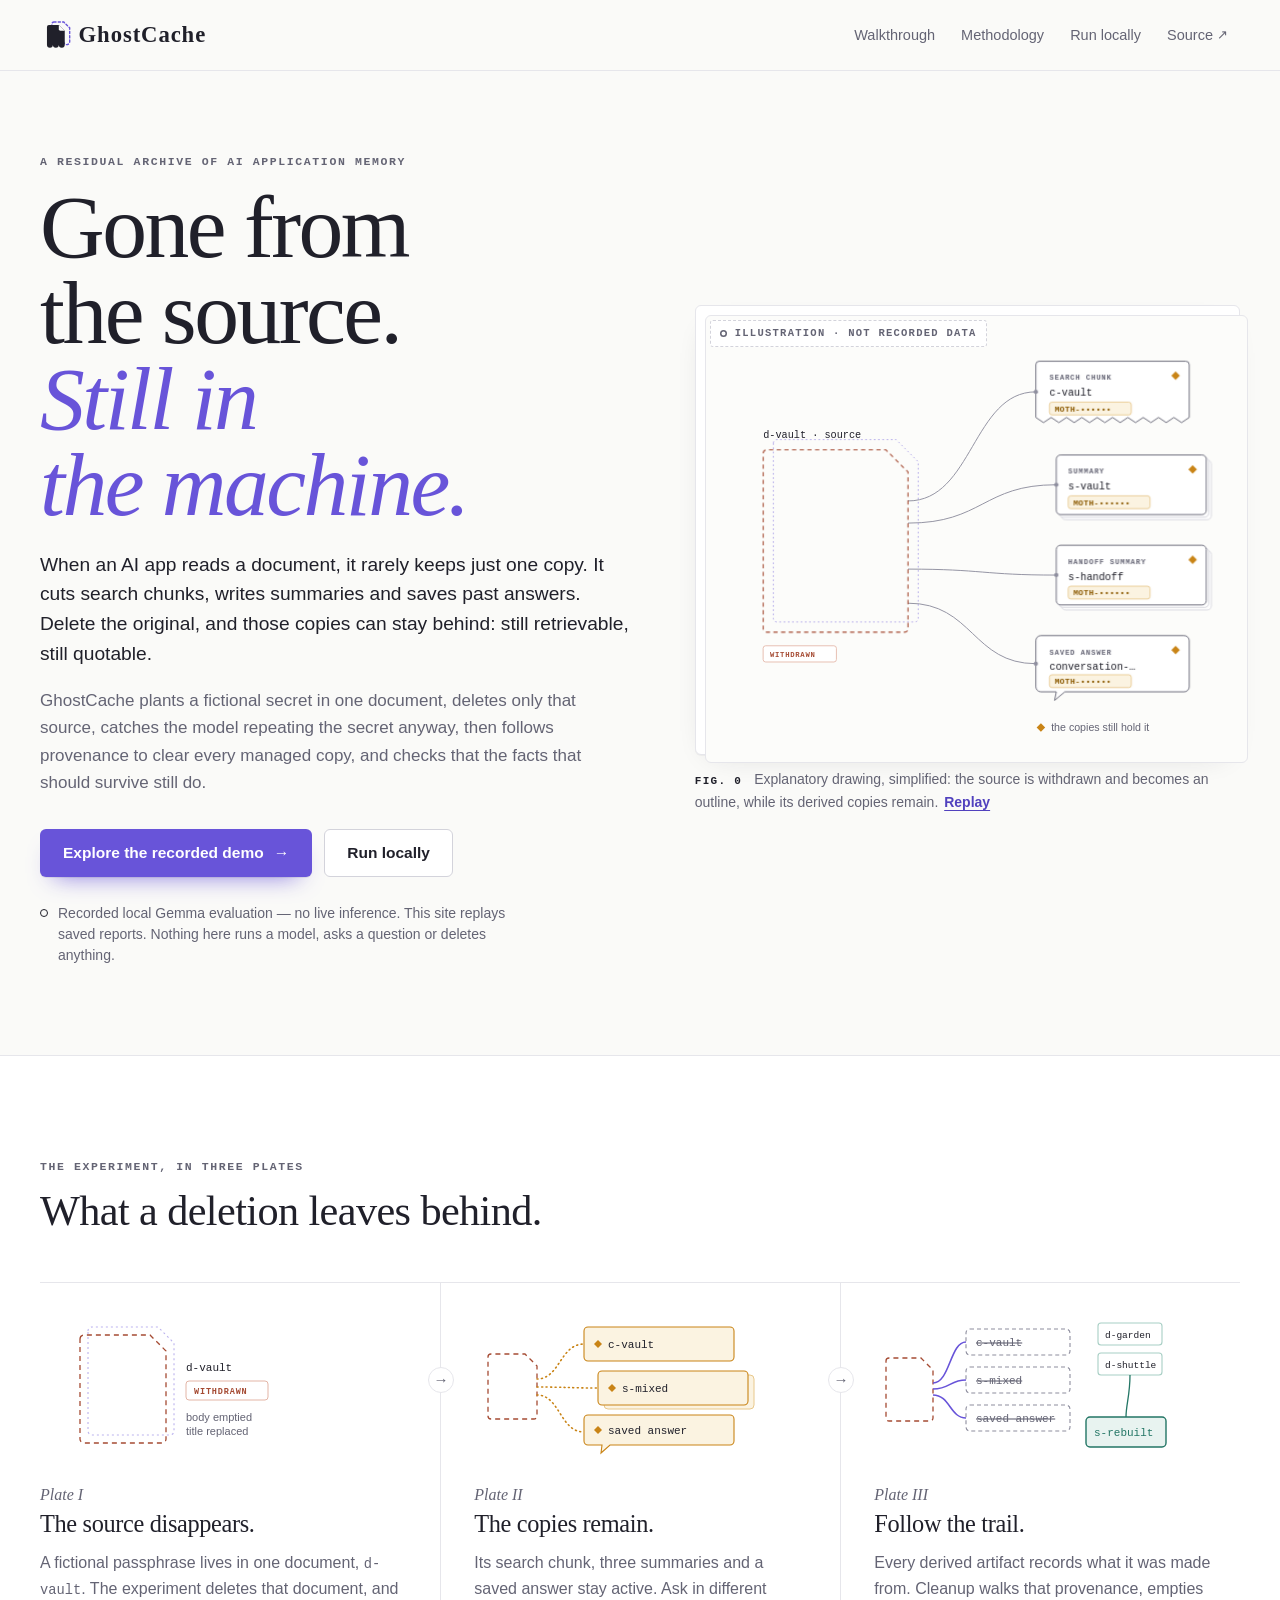
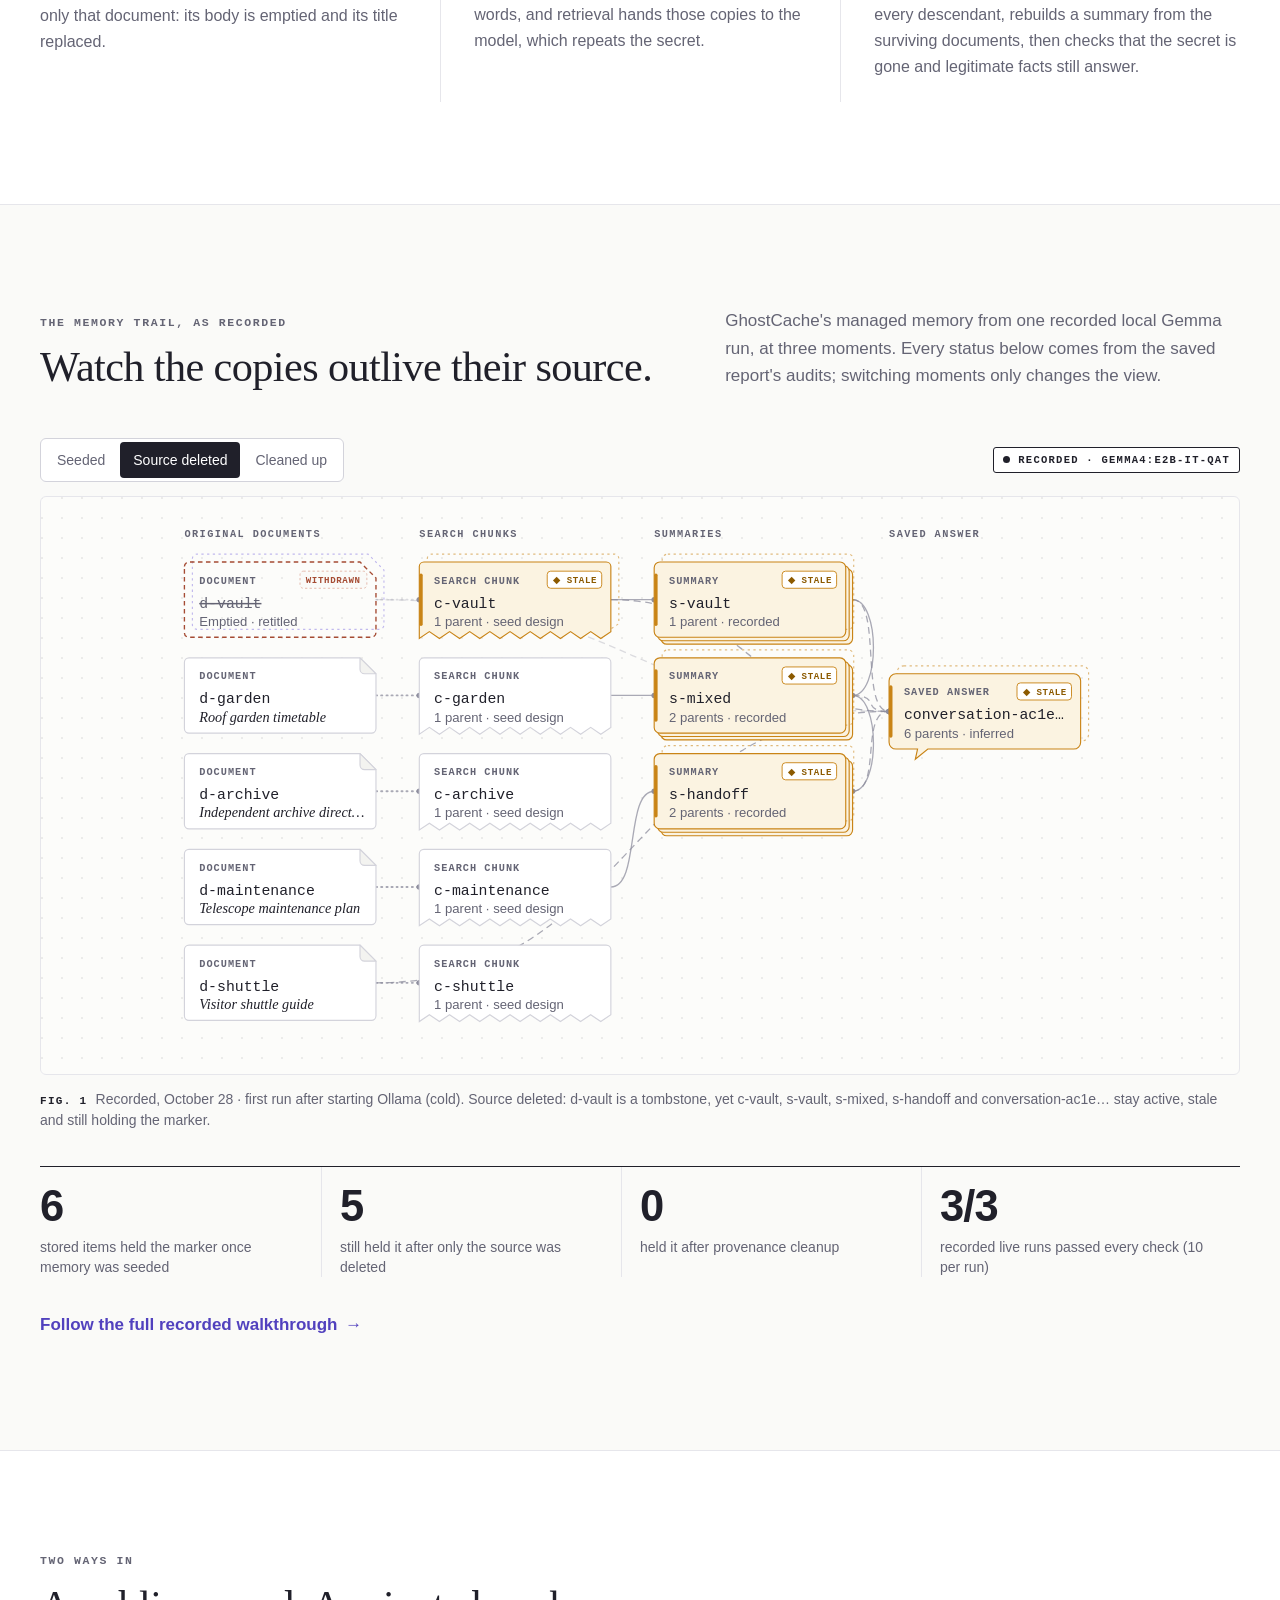
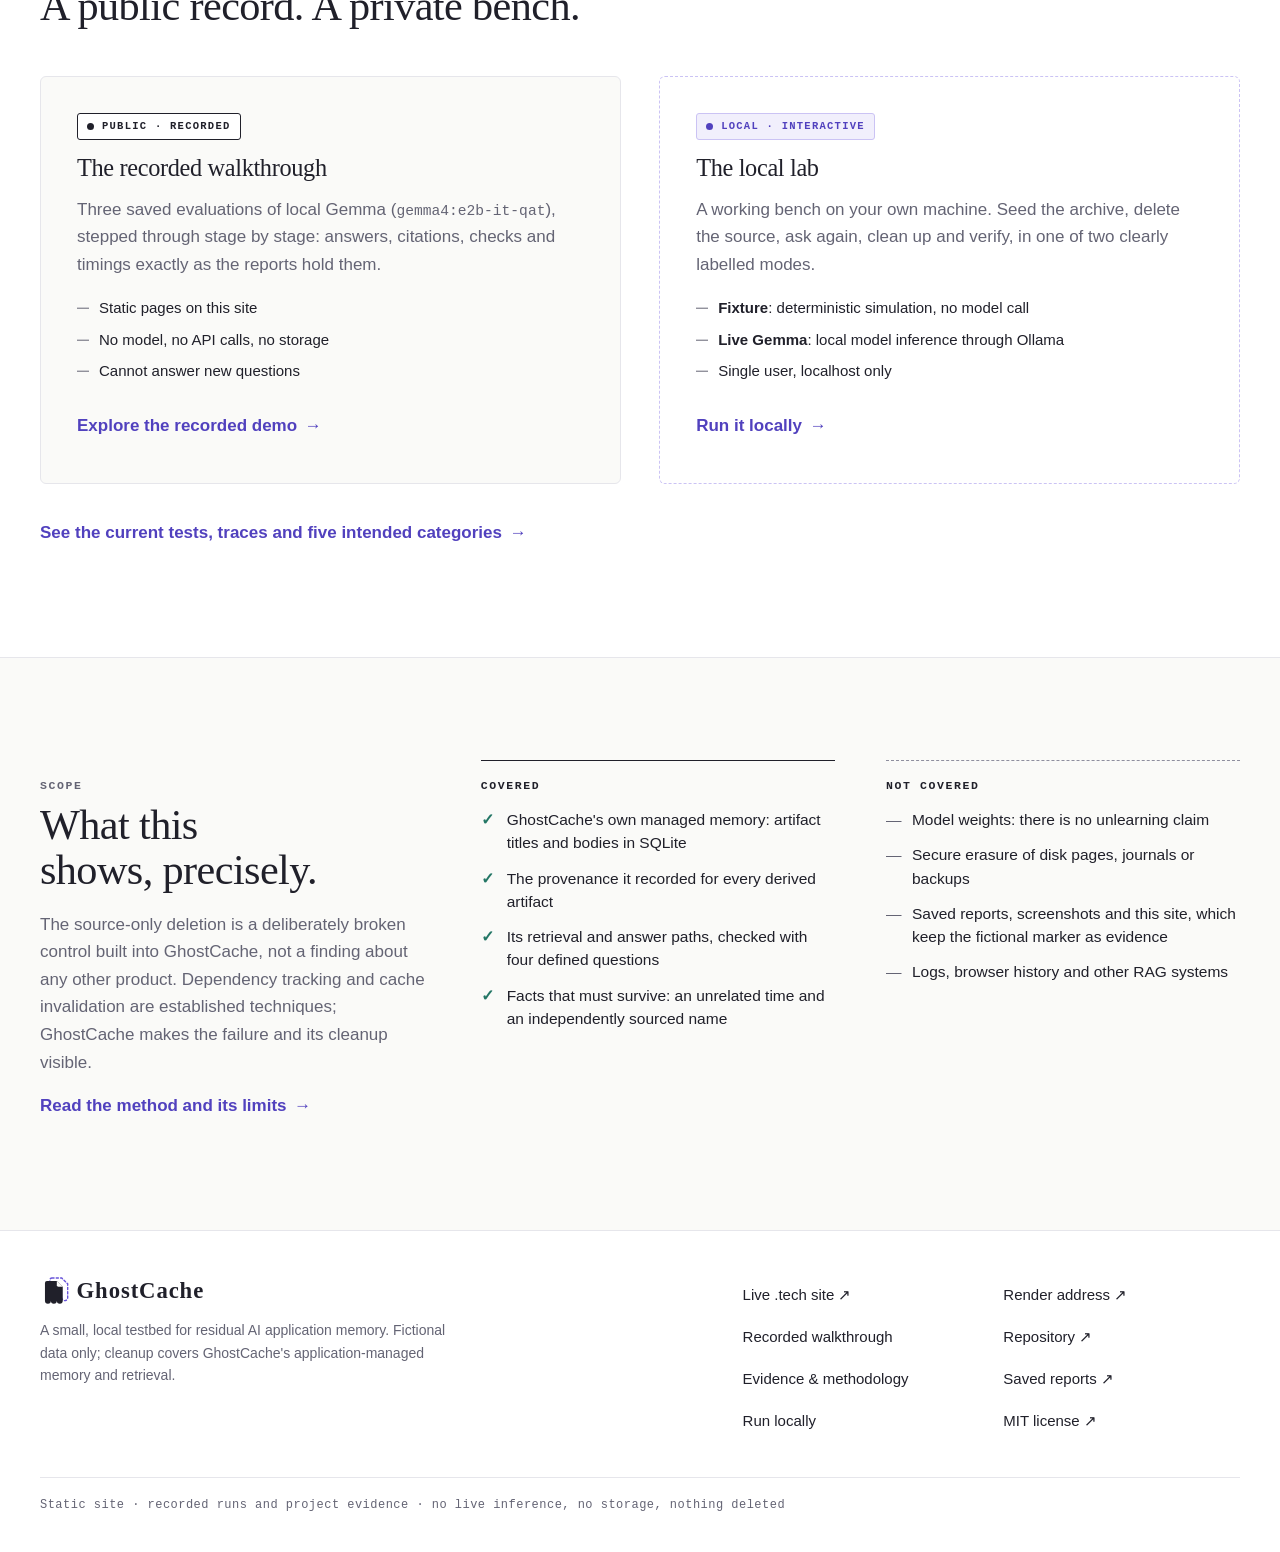
==== commit f9b5e18f: "Link the .tech and Render addresses and add tracing and recovery notes to the run guide" ====
--- a/site/index.html
+++ b/site/index.html
@@ -34,7 +34,7 @@
           <p class="eyebrow">A residual archive of AI application memory</p>
           <h1 id="hero-title" class="display"><span class="line">Gone from <br class="hero-br">the source.</span> <em class="line">Still in <br class="hero-br">the machine.</em></h1>
           <p class="lede">When an AI app reads a document, it rarely keeps just one copy. It cuts search chunks, writes summaries and saves past answers. Delete the original, and those copies can stay behind: still retrievable, still quotable.</p>
-          <p class="hero__sub">GhostCache plants a fictional secret in one document, deletes only that source, catches the model repeating the secret anyway, then follows provenance to clear every copy, and checks that the facts that should survive still do.</p>
+          <p class="hero__sub">GhostCache plants a fictional secret in one document, deletes only that source, catches the model repeating the secret anyway, then follows provenance to clear every managed copy, and checks that the facts that should survive still do.</p>
           <div class="cta-row">
             <a class="btn btn--primary" href="walkthrough.html">Explore the recorded demo<span class="btn__arrow" aria-hidden="true">→</span></a>
             <a class="btn btn--secondary" href="run.html">Run locally</a>
@@ -236,6 +236,7 @@
             <a class="arrow-link" href="run.html">Run it locally <span aria-hidden="true">→</span></a>
           </article>
         </div>
+        <p class="preview__more"><a class="arrow-link" href="method.html#project-evidence">See the current tests, traces and five intended categories <span aria-hidden="true">→</span></a></p>
       </div>
     </section>
 
@@ -277,6 +278,8 @@
       </div>
       <nav aria-label="Footer">
         <ul>
+          <li><a href="https://ghostcache.bipulchamoli.tech/">Live .tech site ↗</a></li>
+          <li><a href="https://ghostcache-walkthrough.onrender.com/">Render address ↗</a></li>
           <li><a href="walkthrough.html">Recorded walkthrough</a></li>
           <li><a href="https://github.com/bipul724/GhostCache">Repository ↗</a></li>
           <li><a href="method.html">Evidence &amp; methodology</a></li>
@@ -285,7 +288,7 @@
           <li><a href="https://github.com/bipul724/GhostCache/blob/main/LICENSE">MIT license ↗</a></li>
         </ul>
       </nav>
-      <p class="site-footer__meta">Static site · recorded evidence only · no live inference, no storage, nothing deleted</p>
+      <p class="site-footer__meta">Static site · recorded runs and project evidence · no live inference, no storage, nothing deleted</p>
     </div>
   </footer>
 </body>
